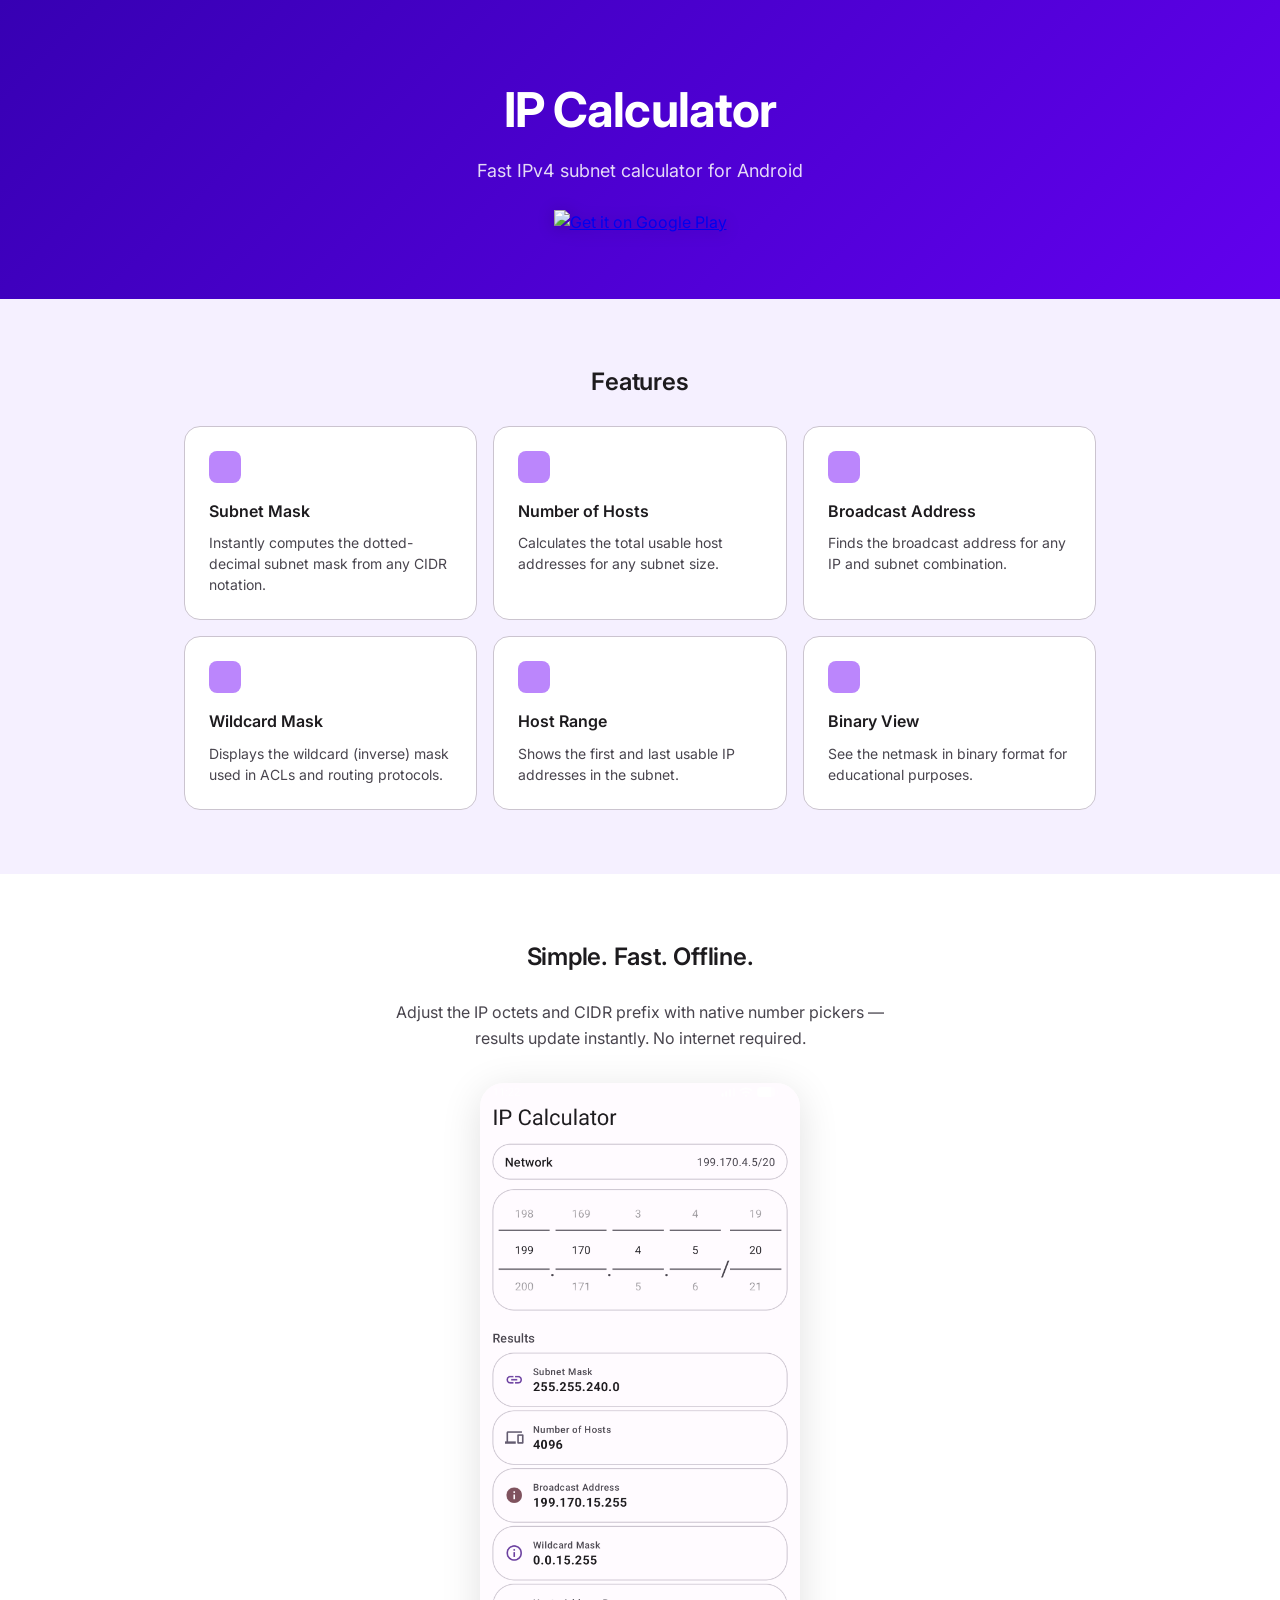
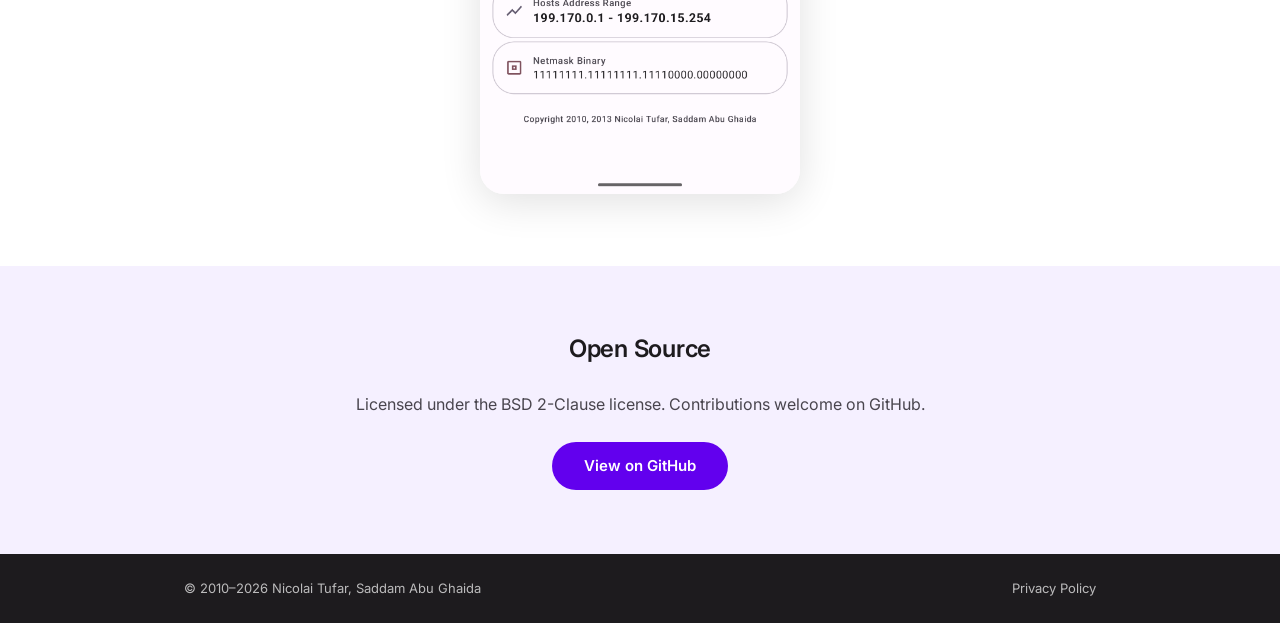
==== site/index.html @ 6f8cd470 "Add screenshot and badges to README and landing page" ====
<!DOCTYPE html>
<html lang="en">
<head>
    <meta charset="UTF-8" />
    <meta name="viewport" content="width=device-width, initial-scale=1.0" />
    <title>IP Calculator for Android</title>
    <link rel="stylesheet" href="css/style.css" />
    <link rel="preconnect" href="https://fonts.googleapis.com" />
    <link rel="preconnect" href="https://fonts.gstatic.com" crossorigin />
    <link href="https://fonts.googleapis.com/css2?family=Inter:wght@400;500;600;700&display=swap" rel="stylesheet" />
</head>
<body>
    <header>
        <div class="container">
            <h1>IP Calculator</h1>
            <p class="subtitle">Fast IPv4 subnet calculator for Android</p>
            <a href="#" class="play-badge">
                <img src="https://upload.wikimedia.org/wikipedia/commons/7/78/Google_Play_Store_badge_EN.svg"
                     alt="Get it on Google Play"
                     height="60" />
            </a>
        </div>
    </header>

    <main>
        <section class="features">
            <div class="container">
                <h2>Features</h2>
                <div class="grid">
                    <div class="card">
                        <div class="icon network"></div>
                        <h3>Subnet Mask</h3>
                        <p>Instantly computes the dotted-decimal subnet mask from any CIDR notation.</p>
                    </div>
                    <div class="card">
                        <div class="icon hosts"></div>
                        <h3>Number of Hosts</h3>
                        <p>Calculates the total usable host addresses for any subnet size.</p>
                    </div>
                    <div class="card">
                        <div class="icon broadcast"></div>
                        <h3>Broadcast Address</h3>
                        <p>Finds the broadcast address for any IP and subnet combination.</p>
                    </div>
                    <div class="card">
                        <div class="icon wildcard"></div>
                        <h3>Wildcard Mask</h3>
                        <p>Displays the wildcard (inverse) mask used in ACLs and routing protocols.</p>
                    </div>
                    <div class="card">
                        <div class="icon range"></div>
                        <h3>Host Range</h3>
                        <p>Shows the first and last usable IP addresses in the subnet.</p>
                    </div>
                    <div class="card">
                        <div class="icon binary"></div>
                        <h3>Binary View</h3>
                        <p>See the netmask in binary format for educational purposes.</p>
                    </div>
                </div>
            </div>
        </section>

        <section class="screenshot">
            <div class="container">
                <h2>Simple. Fast. Offline.</h2>
                <p>Adjust the IP octets and CIDR prefix with native number pickers &mdash; results update instantly. No internet required.</p>
                <div class="phone-frame">
                    <img src="images/screenshot.png" alt="IP Calculator app screenshot" />
                </div>
            </div>
        </section>

        <section class="open-source">
            <div class="container">
                <h2>Open Source</h2>
                <p>Licensed under the BSD 2-Clause license. Contributions welcome on GitHub.</p>
                <a href="https://github.com/ntufar/IPCalculator" class="button">View on GitHub</a>
            </div>
        </section>
    </main>

    <footer>
        <div class="container">
            <p>&copy; 2010&ndash;2026 Nicolai Tufar, Saddam Abu Ghaida</p>
            <nav>
                <a href="privacy.html">Privacy Policy</a>
            </nav>
        </div>
    </footer>
</body>
</html>
---- site/css/style.css ----
*,
*::before,
*::after {
    box-sizing: border-box;
    margin: 0;
    padding: 0;
}

:root {
    --purple-700: #3700b3;
    --purple-500: #6200ee;
    --purple-200: #bb86fc;
    --surface: #f5f0ff;
    --on-surface: #1d1b1e;
    --on-surface-variant: #49454e;
    --outline-variant: #cbc4cf;
    --white: #fff;
}

body {
    font-family: 'Inter', -apple-system, BlinkMacSystemFont, 'Segoe UI', Roboto, sans-serif;
    color: var(--on-surface);
    background: var(--white);
    line-height: 1.6;
}

.container {
    max-width: 960px;
    margin: 0 auto;
    padding: 0 24px;
}

/* Header */

header {
    background: linear-gradient(135deg, var(--purple-700), var(--purple-500));
    color: var(--white);
    padding: 72px 0 64px;
    text-align: center;
}

header.subpage {
    padding: 32px 0;
    text-align: left;
}

header h1 {
    font-size: 3rem;
    font-weight: 700;
    letter-spacing: -0.02em;
    margin-bottom: 8px;
}

.subpage h1 {
    font-size: 2rem;
}

.subtitle {
    font-size: 1.125rem;
    opacity: 0.85;
    margin-bottom: 24px;
}

.back {
    display: inline-block;
    color: var(--white);
    text-decoration: none;
    font-size: 0.875rem;
    opacity: 0.8;
    margin-bottom: 12px;
}

.back:hover {
    opacity: 1;
}

.play-badge img {
    height: 60px;
    filter: drop-shadow(0 2px 8px rgba(0,0,0,0.2));
}

/* Sections */

section {
    padding: 64px 0;
}

section h2 {
    font-size: 1.5rem;
    font-weight: 600;
    letter-spacing: -0.01em;
    margin-bottom: 24px;
    text-align: center;
}

.features {
    background: var(--surface);
}

.grid {
    display: grid;
    grid-template-columns: repeat(auto-fill, minmax(260px, 1fr));
    gap: 16px;
}

.card {
    background: var(--white);
    border: 1px solid var(--outline-variant);
    border-radius: 16px;
    padding: 24px;
    transition: box-shadow 0.2s, transform 0.2s;
}

.card:hover {
    box-shadow: 0 4px 20px rgba(98, 0, 238, 0.08);
    transform: translateY(-2px);
}

.card h3 {
    font-size: 1rem;
    font-weight: 600;
    margin-bottom: 8px;
}

.card p {
    font-size: 0.875rem;
    color: var(--on-surface-variant);
    line-height: 1.5;
}

.icon {
    width: 32px;
    height: 32px;
    margin-bottom: 16px;
    background: var(--purple-200);
    border-radius: 8px;
}

/* Screenshot */

.screenshot {
    text-align: center;
}

.screenshot p {
    max-width: 540px;
    margin: 0 auto 32px;
    color: var(--on-surface-variant);
}

.phone-frame {
    max-width: 320px;
    margin: 0 auto;
}

.phone-frame img {
    width: 100%;
    border-radius: 24px;
    box-shadow: 0 8px 40px rgba(0,0,0,0.12);
}

.placeholder-box {
    width: 100%;
    aspect-ratio: 9 / 19;
    background: var(--surface);
    border: 2px dashed var(--outline-variant);
    border-radius: 24px;
    display: flex;
    align-items: center;
    justify-content: center;
    color: var(--on-surface-variant);
    font-size: 0.875rem;
}

/* Open Source */

.open-source {
    background: var(--surface);
    text-align: center;
}

.open-source p {
    margin-bottom: 24px;
    color: var(--on-surface-variant);
}

.button {
    display: inline-block;
    background: var(--purple-500);
    color: var(--white);
    padding: 12px 32px;
    border-radius: 24px;
    text-decoration: none;
    font-weight: 600;
    font-size: 0.9375rem;
    transition: background 0.2s;
}

.button:hover {
    background: var(--purple-700);
}

/* Content page */

.content {
    padding: 48px 0 64px;
}

.prose h2 {
    text-align: left;
    font-size: 1.25rem;
    margin-top: 32px;
    margin-bottom: 12px;
}

.prose p {
    margin-bottom: 16px;
    color: var(--on-surface-variant);
}

.prose a {
    color: var(--purple-500);
}

/* Footer */

footer {
    background: #1d1b1e;
    color: rgba(255,255,255,0.7);
    padding: 24px 0;
    font-size: 0.8125rem;
}

footer .container {
    display: flex;
    justify-content: space-between;
    align-items: center;
    flex-wrap: wrap;
    gap: 8px;
}

footer a {
    color: rgba(255,255,255,0.7);
    text-decoration: none;
}

footer a:hover {
    color: var(--white);
}

nav {
    display: flex;
    gap: 16px;
}

/* Responsive */

@media (max-width: 640px) {
    header { padding: 48px 0 40px; }
    header h1 { font-size: 2rem; }
    .grid { grid-template-columns: 1fr; }
    section { padding: 40px 0; }
}
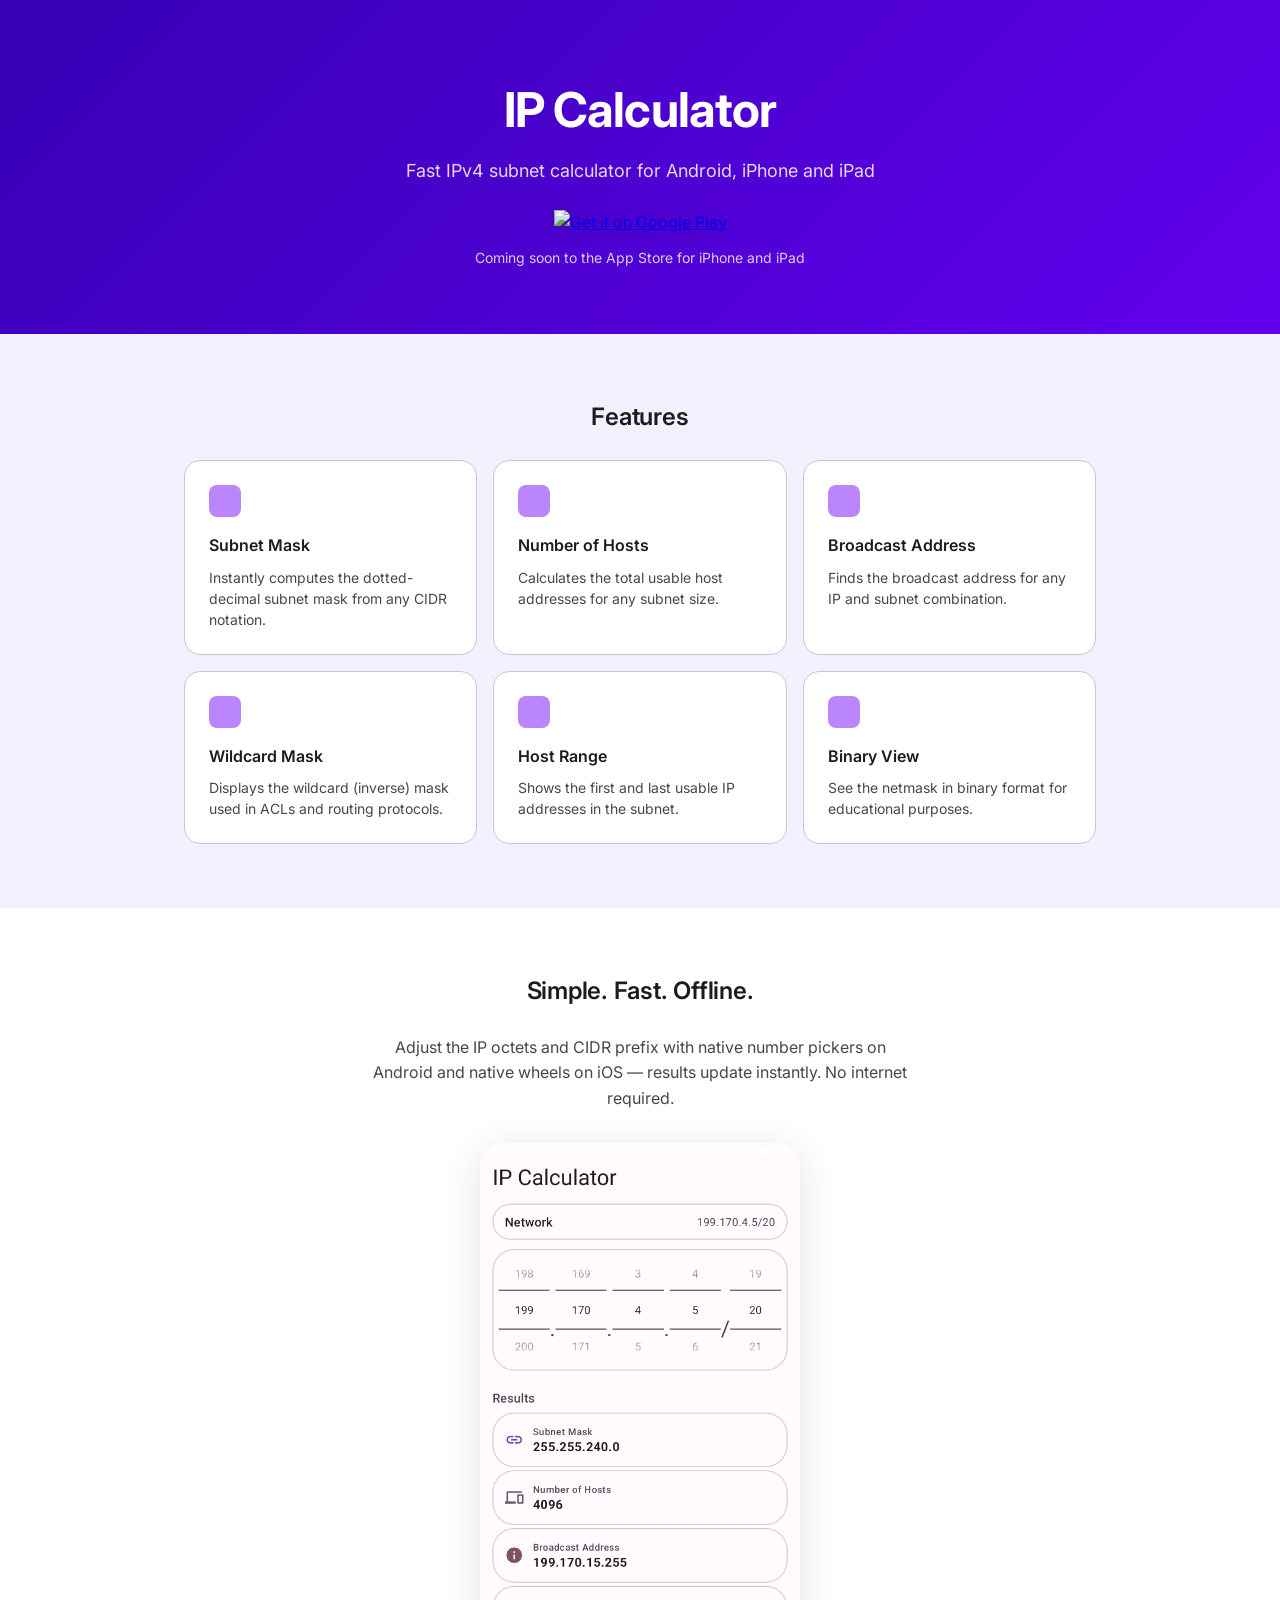
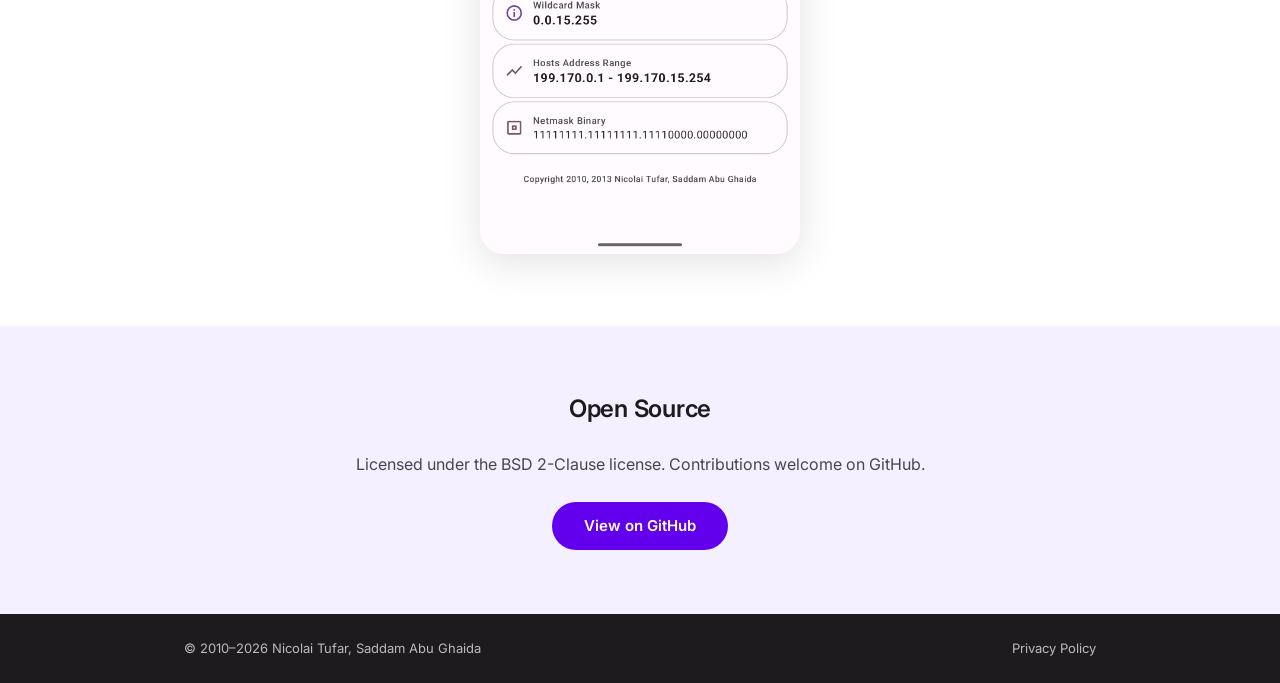
==== commit 3c1d925d: "Cover iOS in privacy policy, landing page and README Privacy policy now applies to Android and iOS a" ====
--- a/site/index.html
+++ b/site/index.html
@@ -3,7 +3,7 @@
 <head>
     <meta charset="UTF-8" />
     <meta name="viewport" content="width=device-width, initial-scale=1.0" />
-    <title>IP Calculator for Android</title>
+    <title>IP Calculator for Android and iOS</title>
     <link rel="stylesheet" href="css/style.css" />
     <link rel="preconnect" href="https://fonts.googleapis.com" />
     <link rel="preconnect" href="https://fonts.gstatic.com" crossorigin />
@@ -13,12 +13,13 @@
     <header>
         <div class="container">
             <h1>IP Calculator</h1>
-            <p class="subtitle">Fast IPv4 subnet calculator for Android</p>
+            <p class="subtitle">Fast IPv4 subnet calculator for Android, iPhone and iPad</p>
             <a href="#" class="play-badge">
                 <img src="https://upload.wikimedia.org/wikipedia/commons/7/78/Google_Play_Store_badge_EN.svg"
                      alt="Get it on Google Play"
                      height="60" />
             </a>
+            <p class="store-note">Coming soon to the App Store for iPhone and iPad</p>
         </div>
     </header>
 
@@ -64,7 +65,7 @@
         <section class="screenshot">
             <div class="container">
                 <h2>Simple. Fast. Offline.</h2>
-                <p>Adjust the IP octets and CIDR prefix with native number pickers &mdash; results update instantly. No internet required.</p>
+                <p>Adjust the IP octets and CIDR prefix with native number pickers on Android and native wheels on iOS &mdash; results update instantly. No internet required.</p>
                 <div class="phone-frame">
                     <img src="images/screenshot.png" alt="IP Calculator app screenshot" />
                 </div>
--- a/site/css/style.css
+++ b/site/css/style.css
@@ -79,6 +79,12 @@
     filter: drop-shadow(0 2px 8px rgba(0,0,0,0.2));
 }
 
+.store-note {
+    margin-top: 12px;
+    font-size: 0.875rem;
+    opacity: 0.8;
+}
+
 /* Sections */
 
 section {
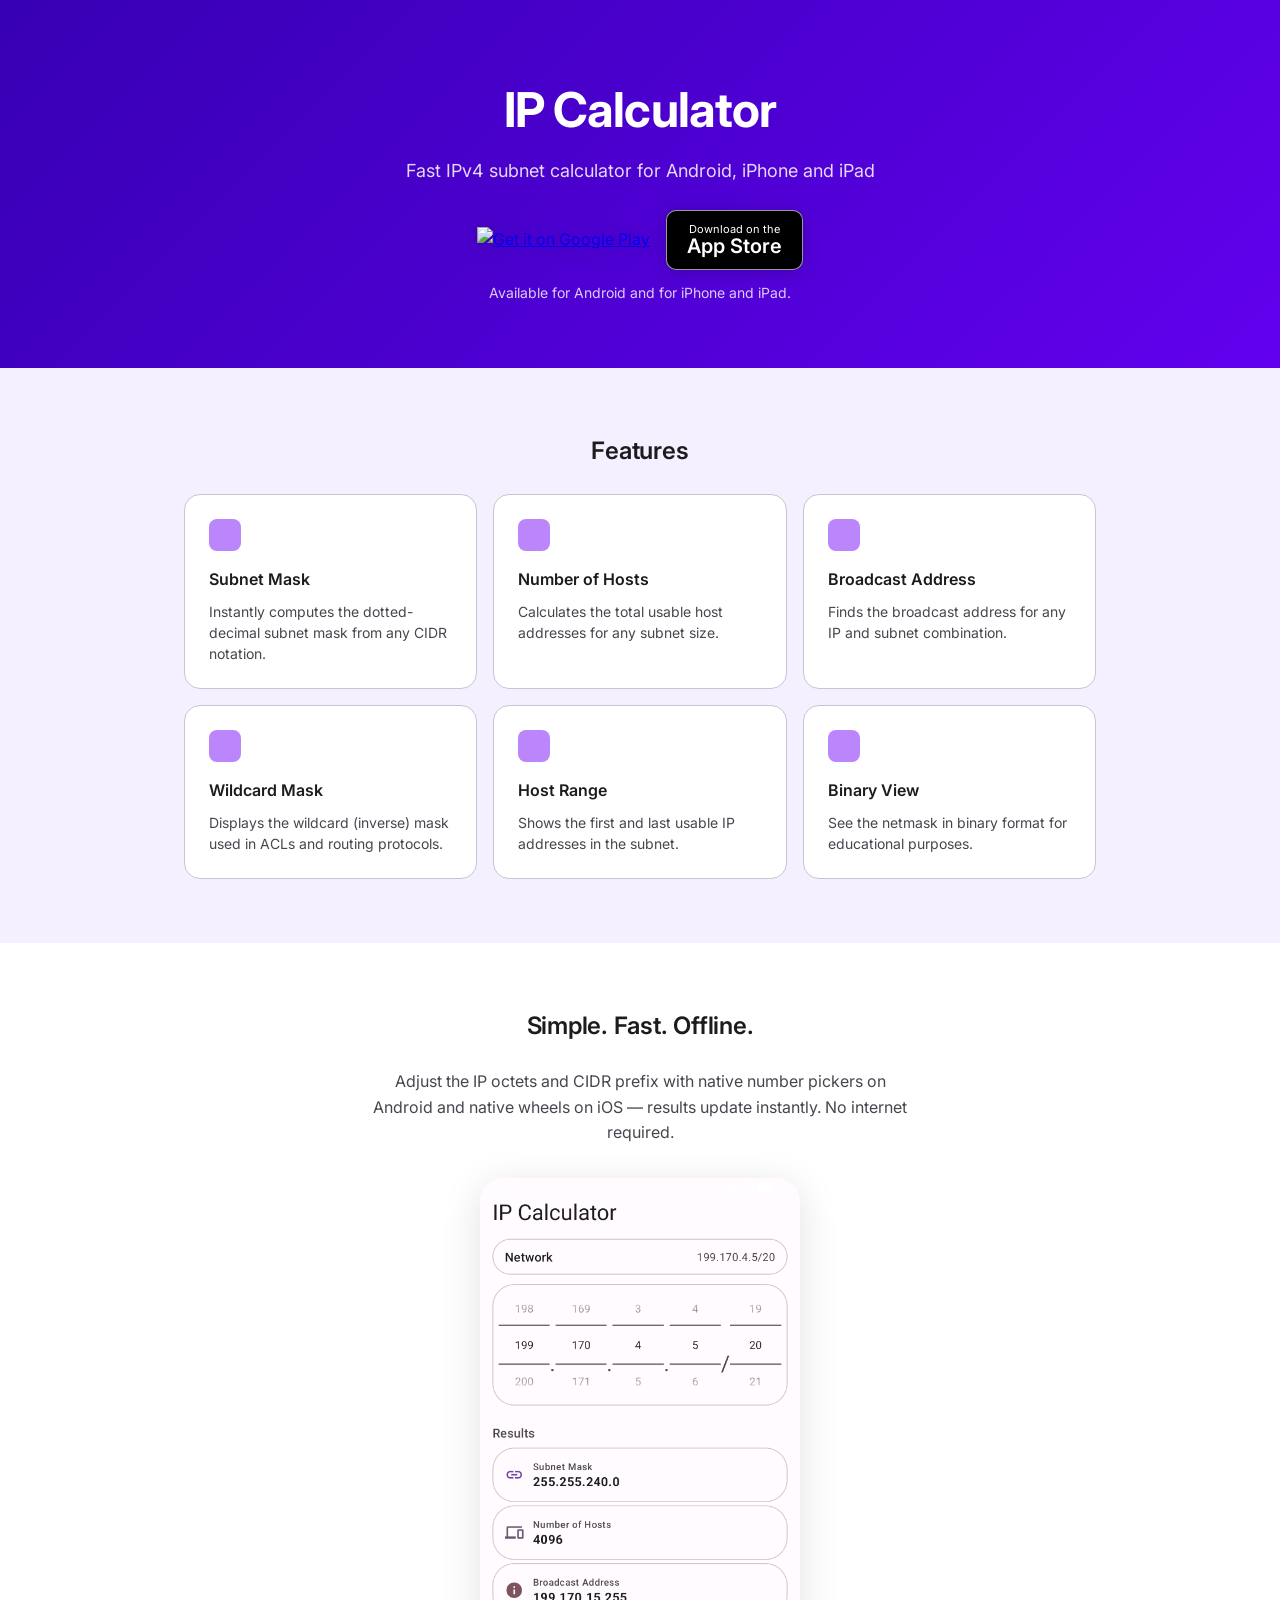
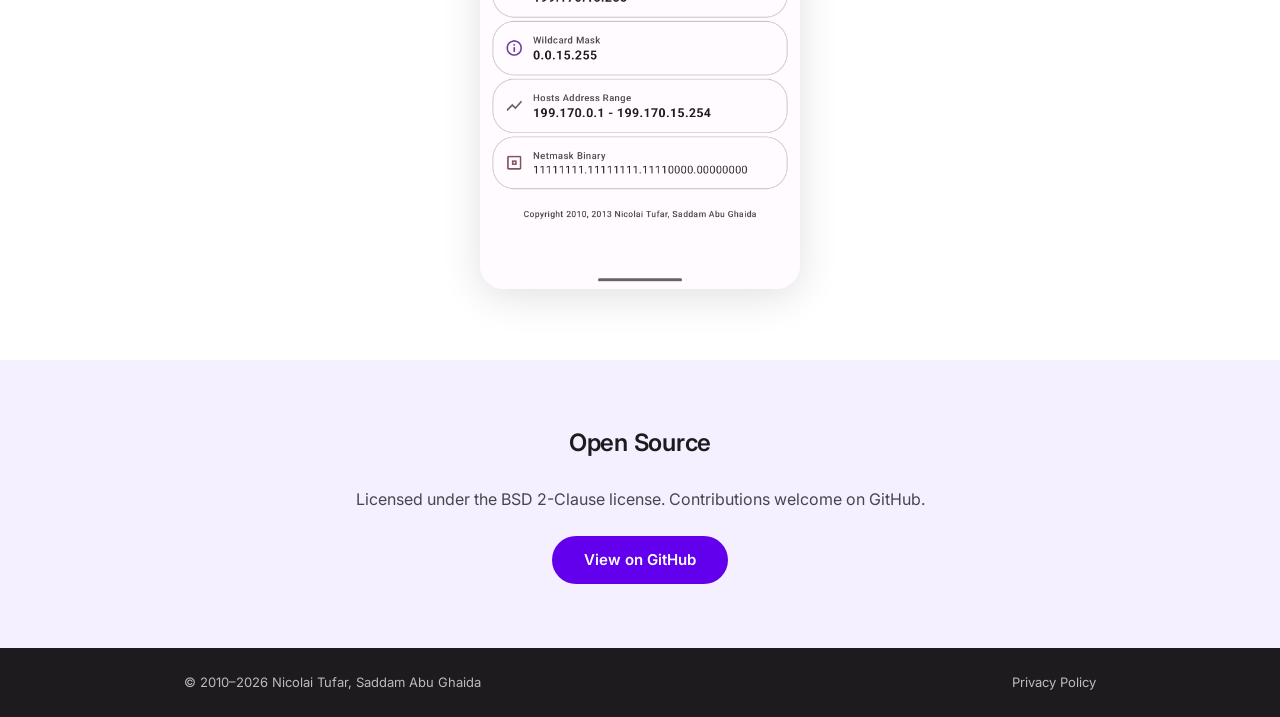
==== commit 3be2cc2c: "Add App Store link and fix Google Play link on landing page Set the Google Play badge to the app lis" ====
--- a/site/index.html
+++ b/site/index.html
@@ -14,12 +14,25 @@
         <div class="container">
             <h1>IP Calculator</h1>
             <p class="subtitle">Fast IPv4 subnet calculator for Android, iPhone and iPad</p>
-            <a href="#" class="play-badge">
-                <img src="https://upload.wikimedia.org/wikipedia/commons/7/78/Google_Play_Store_badge_EN.svg"
-                     alt="Get it on Google Play"
-                     height="60" />
-            </a>
-            <p class="store-note">Coming soon to the App Store for iPhone and iPad</p>
+            <div class="store-badges">
+                <a href="https://play.google.com/store/apps/details?id=com.tufar.IPCalculator.V2"
+                   class="play-badge"
+                   target="_blank"
+                   rel="noopener">
+                    <img src="https://upload.wikimedia.org/wikipedia/commons/7/78/Google_Play_Store_badge_EN.svg"
+                         alt="Get it on Google Play"
+                         height="60" />
+                </a>
+                <!-- Replace the text inside this link with the official Apple badge artwork from Apple Marketing Tools -->
+                <a href="https://apps.apple.com/ua/app/ip-calculator-subnet-cidr/id6818343731"
+                   class="app-store-badge"
+                   target="_blank"
+                   rel="noopener">
+                    <span class="app-store-badge-small">Download on the</span>
+                    <span class="app-store-badge-large">App Store</span>
+                </a>
+            </div>
+            <p class="store-note">Available for Android and for iPhone and iPad.</p>
         </div>
     </header>
 
--- a/site/css/style.css
+++ b/site/css/style.css
@@ -74,9 +74,47 @@
     opacity: 1;
 }
 
+.store-badges {
+    display: flex;
+    flex-wrap: wrap;
+    align-items: center;
+    justify-content: center;
+    gap: 16px;
+}
+
 .play-badge img {
     height: 60px;
     filter: drop-shadow(0 2px 8px rgba(0,0,0,0.2));
+}
+
+.app-store-badge {
+    display: inline-flex;
+    flex-direction: column;
+    justify-content: center;
+    height: 60px;
+    box-sizing: border-box;
+    padding: 0 20px;
+    border: 1px solid rgba(255,255,255,0.6);
+    border-radius: 10px;
+    background: #000;
+    color: var(--white);
+    text-decoration: none;
+    filter: drop-shadow(0 2px 8px rgba(0,0,0,0.2));
+}
+
+.app-store-badge:hover {
+    opacity: 0.85;
+}
+
+.app-store-badge-small {
+    font-size: 0.6875rem;
+    line-height: 1.1;
+}
+
+.app-store-badge-large {
+    font-size: 1.25rem;
+    font-weight: 600;
+    line-height: 1.1;
 }
 
 .store-note {
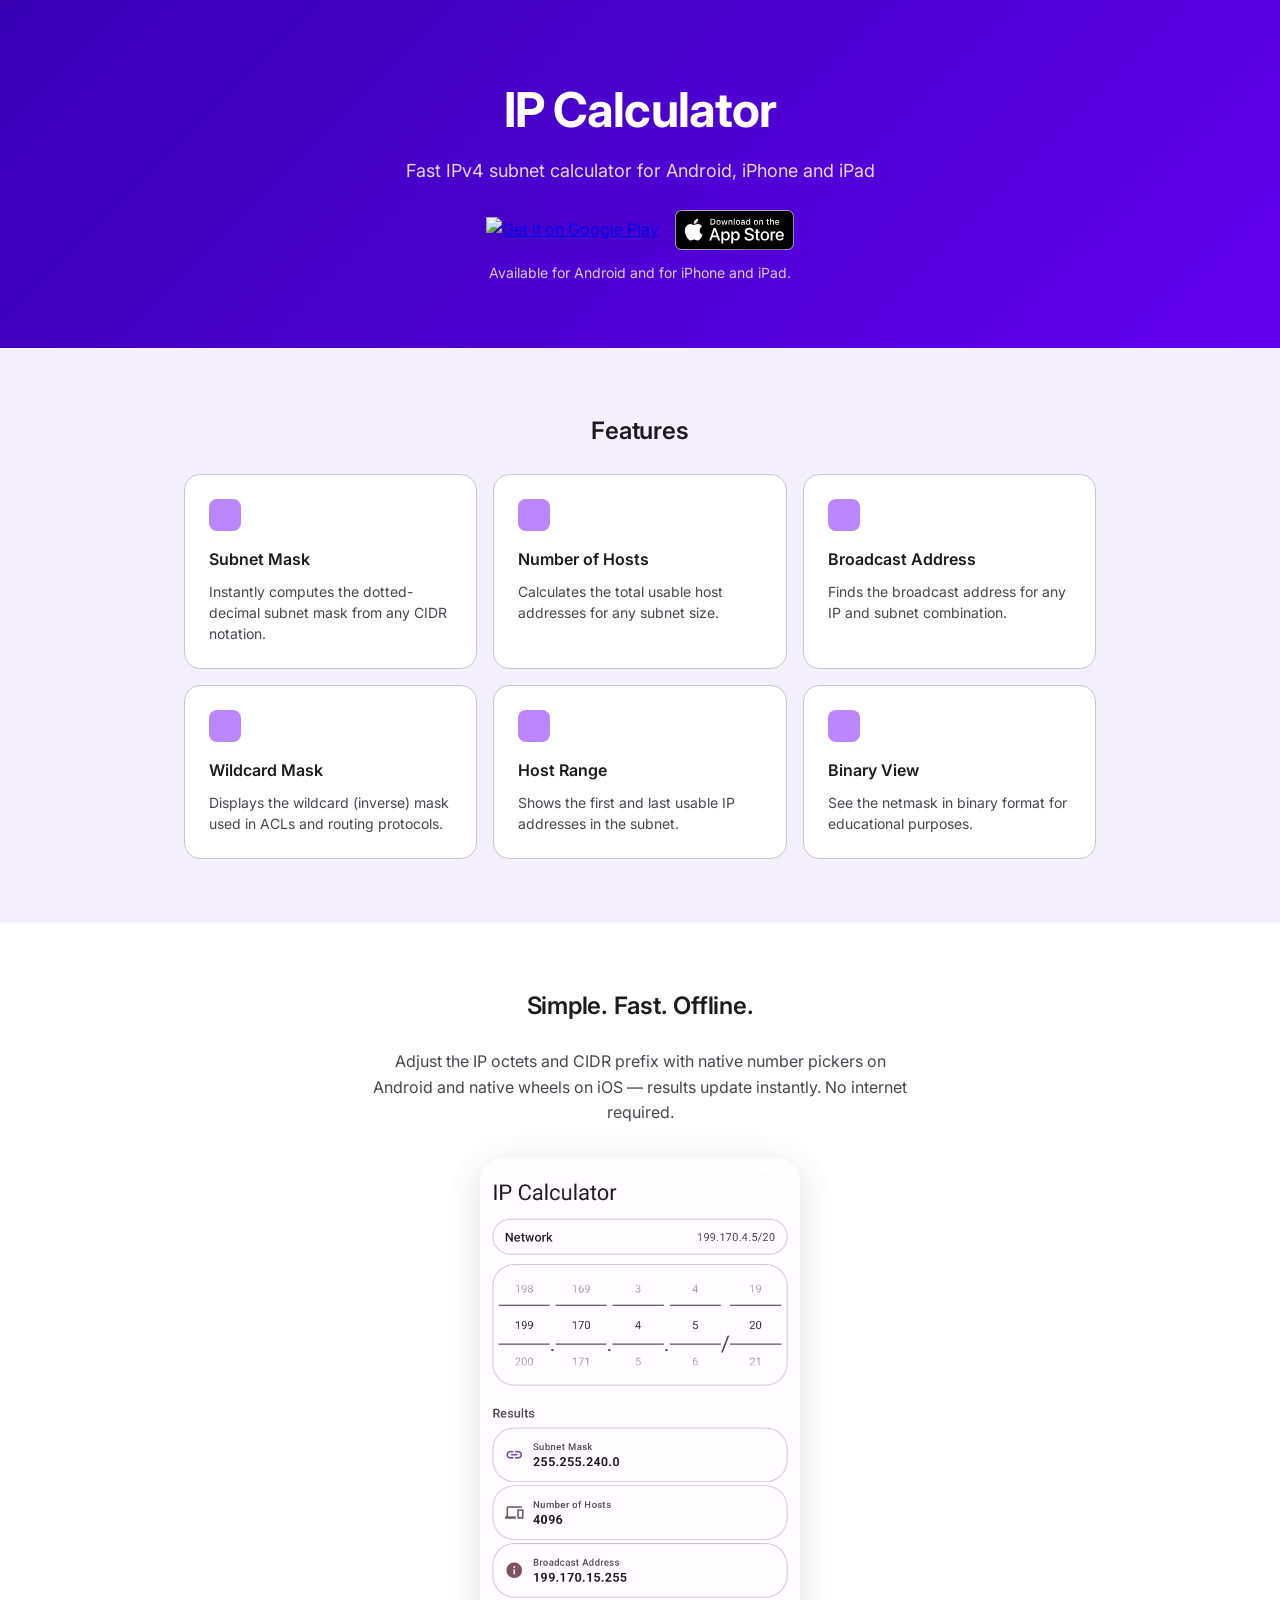
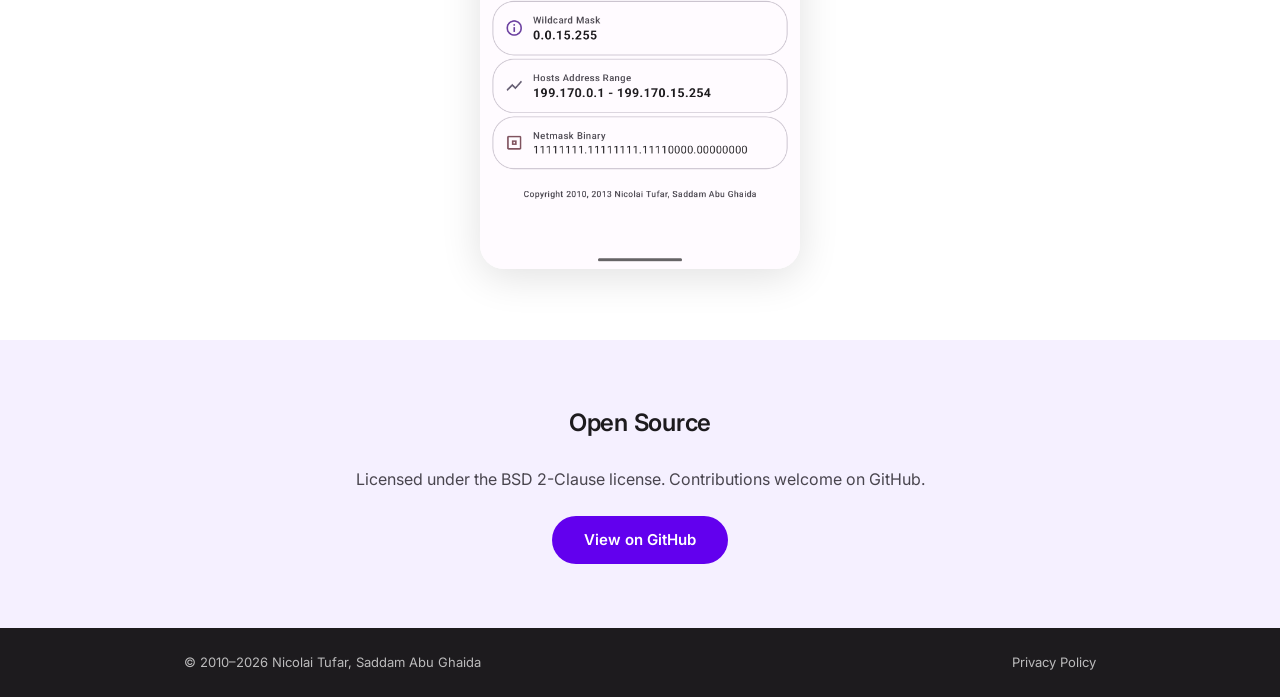
==== commit 3f2c762d: "Use official Apple badge for App Store link Add the Apple badge SVG to site/images. Replace the text" ====
--- a/site/index.html
+++ b/site/index.html
@@ -23,13 +23,13 @@
                          alt="Get it on Google Play"
                          height="60" />
                 </a>
-                <!-- Replace the text inside this link with the official Apple badge artwork from Apple Marketing Tools -->
                 <a href="https://apps.apple.com/ua/app/ip-calculator-subnet-cidr/id6818343731"
                    class="app-store-badge"
                    target="_blank"
                    rel="noopener">
-                    <span class="app-store-badge-small">Download on the</span>
-                    <span class="app-store-badge-large">App Store</span>
+                    <img src="images/download-on-the-app-store.svg"
+                         alt="Download on the App Store"
+                         height="40" />
                 </a>
             </div>
             <p class="store-note">Available for Android and for iPhone and iPad.</p>
--- a/site/css/style.css
+++ b/site/css/style.css
@@ -87,34 +87,13 @@
     filter: drop-shadow(0 2px 8px rgba(0,0,0,0.2));
 }
 
-.app-store-badge {
-    display: inline-flex;
-    flex-direction: column;
-    justify-content: center;
-    height: 60px;
-    box-sizing: border-box;
-    padding: 0 20px;
-    border: 1px solid rgba(255,255,255,0.6);
-    border-radius: 10px;
-    background: #000;
-    color: var(--white);
-    text-decoration: none;
-    filter: drop-shadow(0 2px 8px rgba(0,0,0,0.2));
+.app-store-badge img {
+    display: block;
+    height: 40px;
 }
 
 .app-store-badge:hover {
     opacity: 0.85;
-}
-
-.app-store-badge-small {
-    font-size: 0.6875rem;
-    line-height: 1.1;
-}
-
-.app-store-badge-large {
-    font-size: 1.25rem;
-    font-weight: 600;
-    line-height: 1.1;
 }
 
 .store-note {
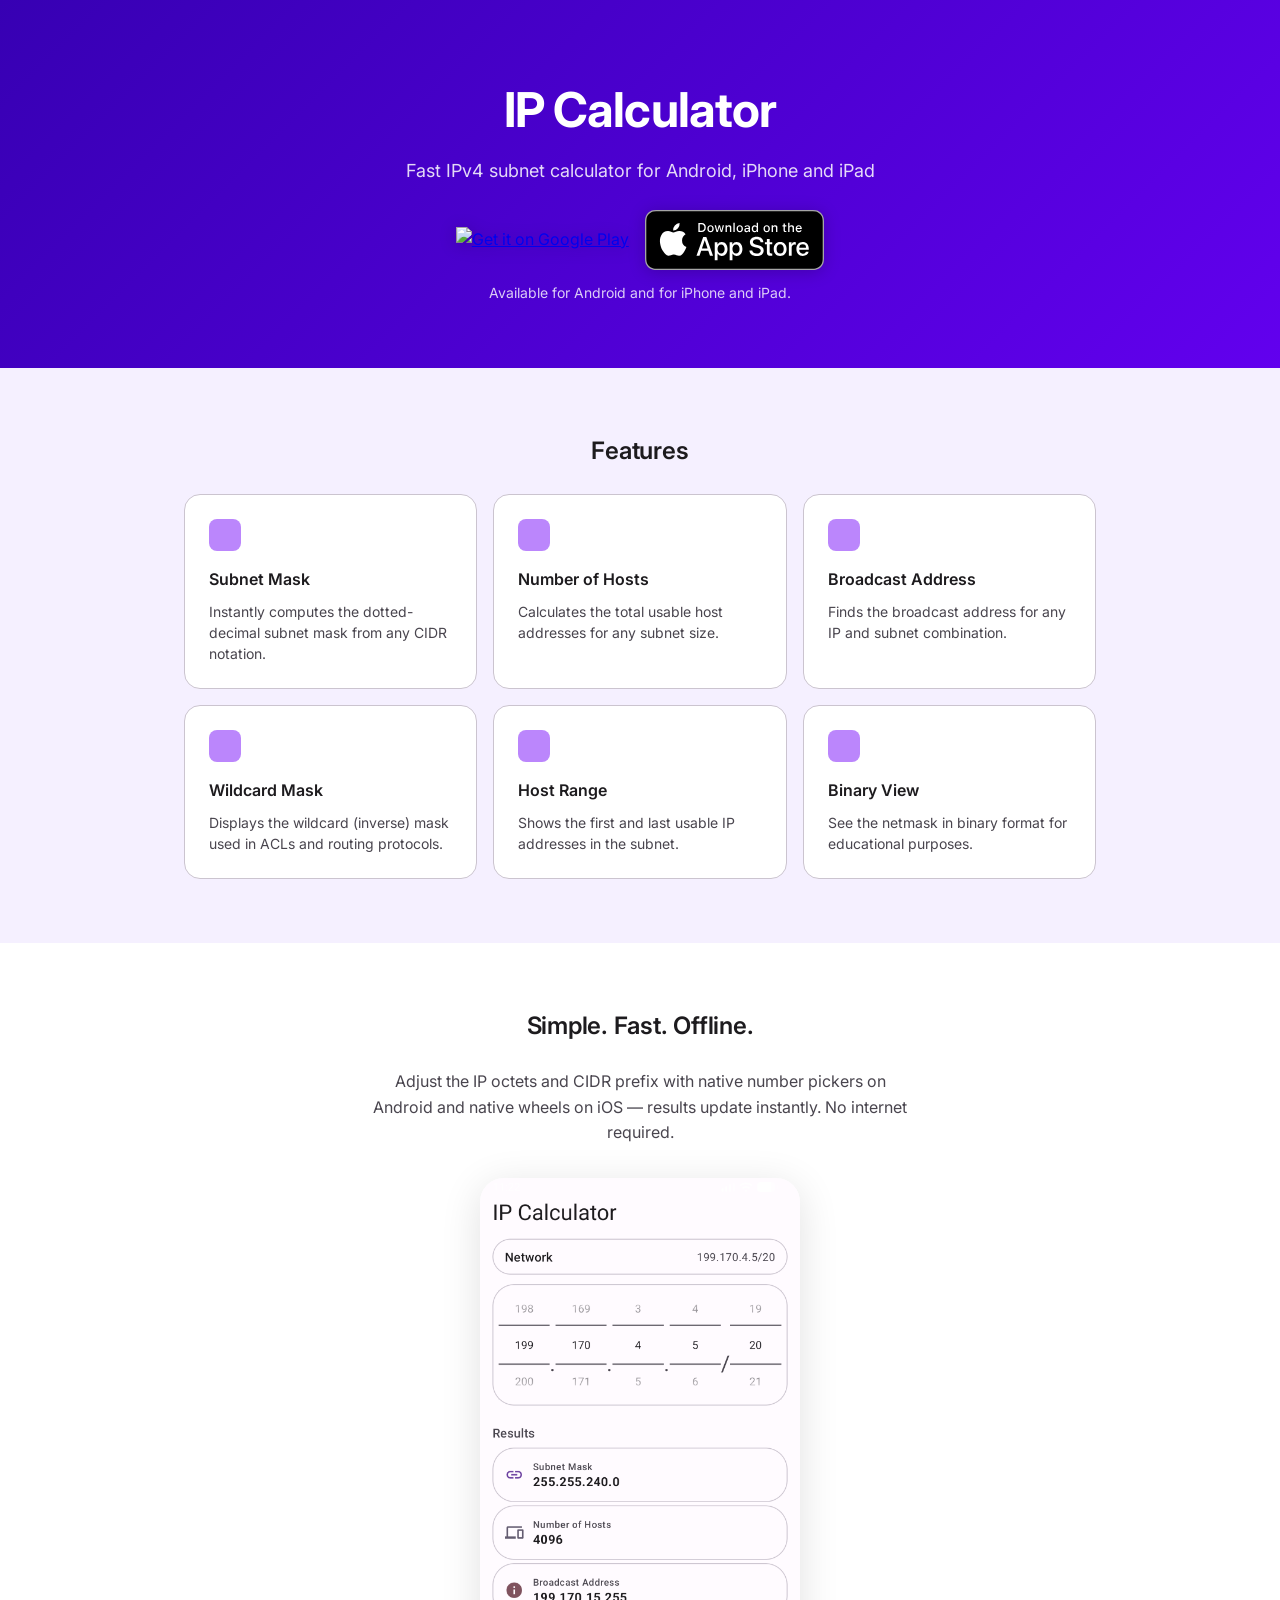
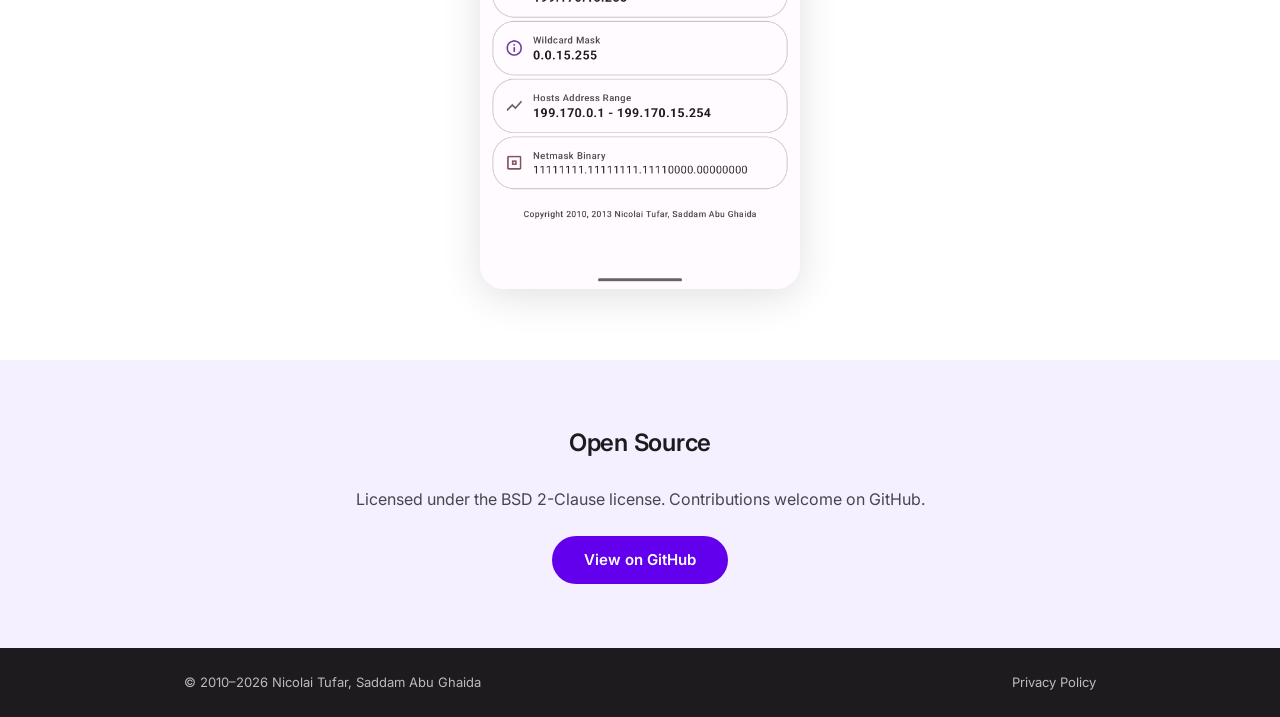
==== commit d4cbd635: "Set App Store badge height to match Google Play badge Set the Apple badge to 60 px. Add the same dro" ====
--- a/site/index.html
+++ b/site/index.html
@@ -29,7 +29,7 @@
                    rel="noopener">
                     <img src="images/download-on-the-app-store.svg"
                          alt="Download on the App Store"
-                         height="40" />
+                         height="60" />
                 </a>
             </div>
             <p class="store-note">Available for Android and for iPhone and iPad.</p>
--- a/site/css/style.css
+++ b/site/css/style.css
@@ -89,7 +89,8 @@
 
 .app-store-badge img {
     display: block;
-    height: 40px;
+    height: 60px;
+    filter: drop-shadow(0 2px 8px rgba(0,0,0,0.2));
 }
 
 .app-store-badge:hover {
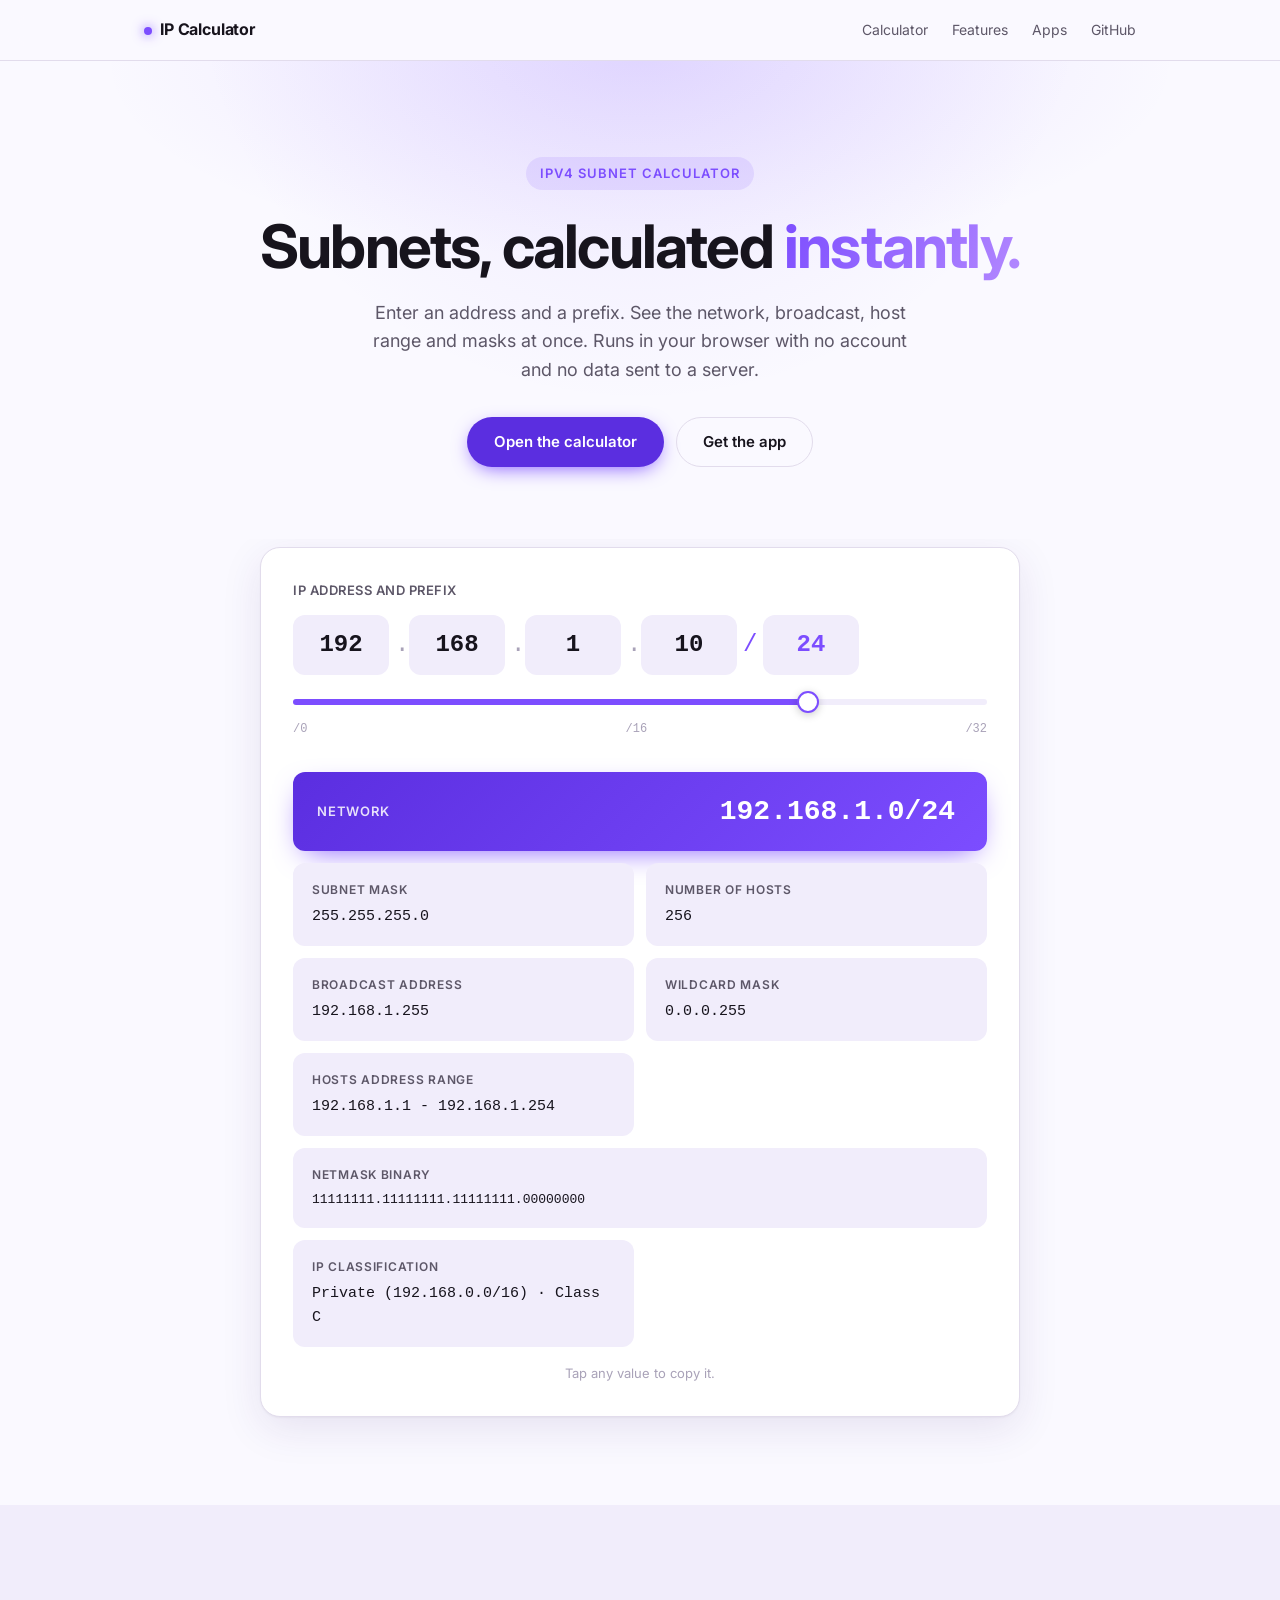
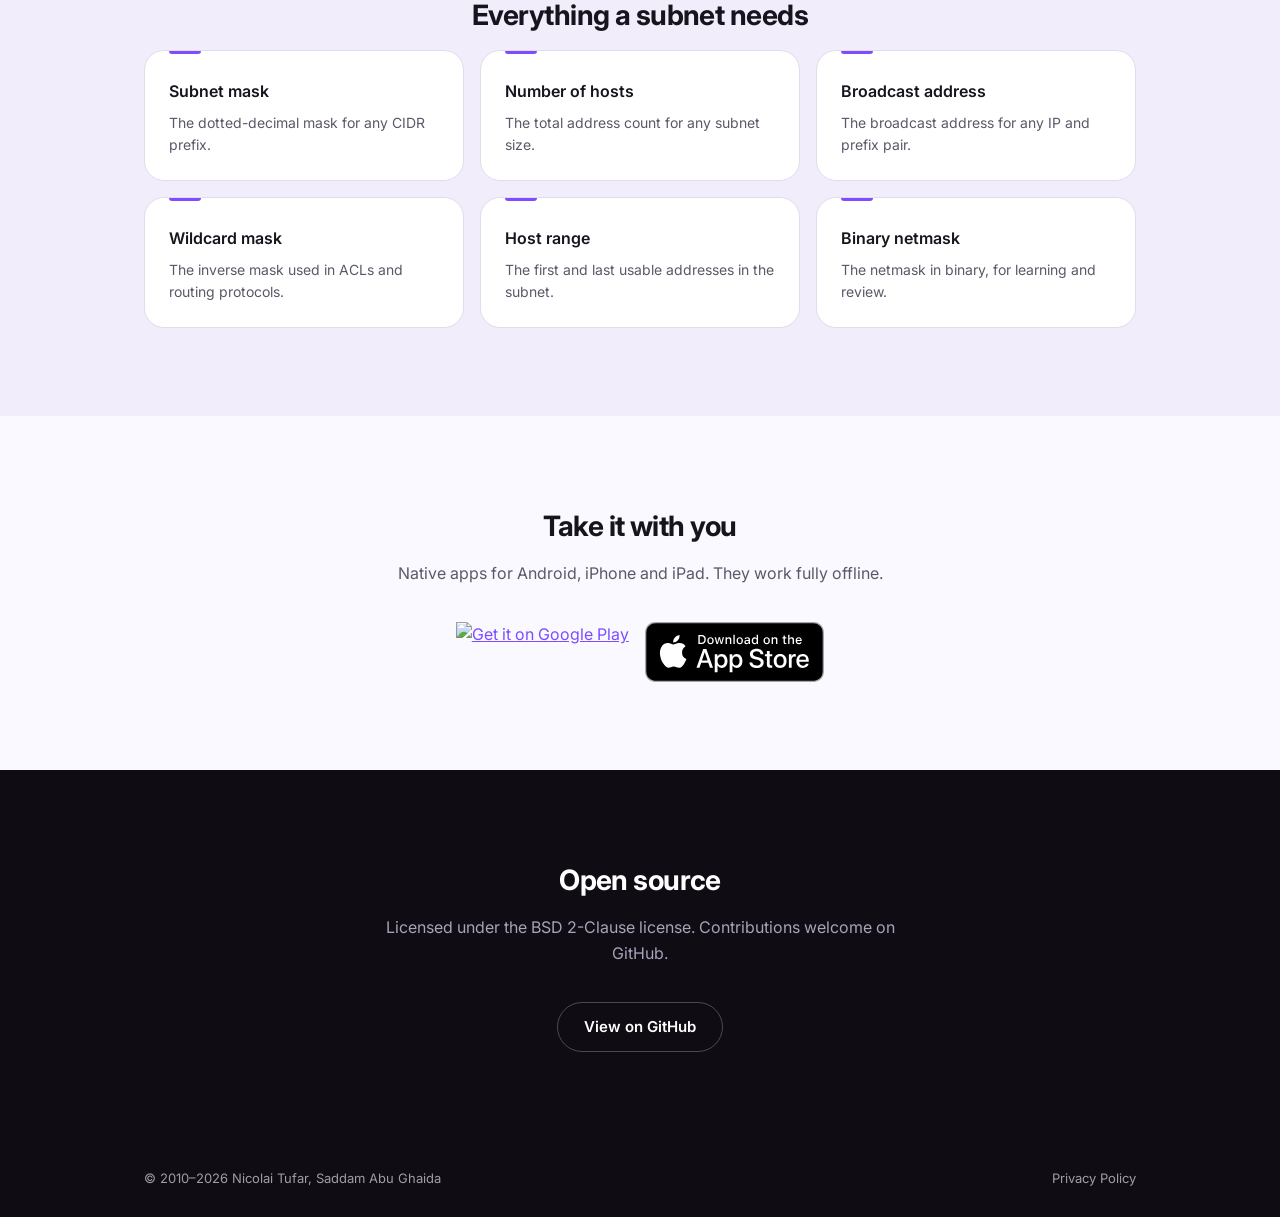
==== commit 3570d153: "Add web IP calculator to landing page Replace the phone screenshot with a live IPv4 calculator. The " ====
--- a/site/index.html
+++ b/site/index.html
@@ -3,98 +3,139 @@
 <head>
     <meta charset="UTF-8" />
     <meta name="viewport" content="width=device-width, initial-scale=1.0" />
-    <title>IP Calculator for Android and iOS</title>
+    <meta name="description" content="Free IPv4 subnet calculator. Compute network, broadcast, host range, wildcard mask and binary netmask in your browser, or get the Android and iOS apps." />
+    <title>IP Calculator &middot; IPv4 Subnet Calculator</title>
     <link rel="stylesheet" href="css/style.css" />
     <link rel="preconnect" href="https://fonts.googleapis.com" />
     <link rel="preconnect" href="https://fonts.gstatic.com" crossorigin />
     <link href="https://fonts.googleapis.com/css2?family=Inter:wght@400;500;600;700&display=swap" rel="stylesheet" />
 </head>
 <body>
-    <header>
-        <div class="container">
-            <h1>IP Calculator</h1>
-            <p class="subtitle">Fast IPv4 subnet calculator for Android, iPhone and iPad</p>
-            <div class="store-badges">
-                <a href="https://play.google.com/store/apps/details?id=com.tufar.IPCalculator.V2"
-                   class="play-badge"
-                   target="_blank"
-                   rel="noopener">
-                    <img src="https://upload.wikimedia.org/wikipedia/commons/7/78/Google_Play_Store_badge_EN.svg"
-                         alt="Get it on Google Play"
-                         height="60" />
-                </a>
-                <a href="https://apps.apple.com/ua/app/ip-calculator-subnet-cidr/id6818343731"
-                   class="app-store-badge"
-                   target="_blank"
-                   rel="noopener">
-                    <img src="images/download-on-the-app-store.svg"
-                         alt="Download on the App Store"
-                         height="60" />
-                </a>
-            </div>
-            <p class="store-note">Available for Android and for iPhone and iPad.</p>
+    <header class="site-header">
+        <div class="container nav">
+            <a href="#top" class="brand">IP Calculator</a>
+            <nav class="nav-links">
+                <a href="#calculator">Calculator</a>
+                <a href="#features">Features</a>
+                <a href="#apps">Apps</a>
+                <a href="https://github.com/ntufar/IPCalculator" target="_blank" rel="noopener">GitHub</a>
+            </nav>
         </div>
     </header>
 
-    <main>
-        <section class="features">
+    <main id="top">
+        <section class="hero">
             <div class="container">
-                <h2>Features</h2>
-                <div class="grid">
-                    <div class="card">
-                        <div class="icon network"></div>
-                        <h3>Subnet Mask</h3>
-                        <p>Instantly computes the dotted-decimal subnet mask from any CIDR notation.</p>
-                    </div>
-                    <div class="card">
-                        <div class="icon hosts"></div>
-                        <h3>Number of Hosts</h3>
-                        <p>Calculates the total usable host addresses for any subnet size.</p>
-                    </div>
-                    <div class="card">
-                        <div class="icon broadcast"></div>
-                        <h3>Broadcast Address</h3>
-                        <p>Finds the broadcast address for any IP and subnet combination.</p>
-                    </div>
-                    <div class="card">
-                        <div class="icon wildcard"></div>
-                        <h3>Wildcard Mask</h3>
-                        <p>Displays the wildcard (inverse) mask used in ACLs and routing protocols.</p>
-                    </div>
-                    <div class="card">
-                        <div class="icon range"></div>
-                        <h3>Host Range</h3>
-                        <p>Shows the first and last usable IP addresses in the subnet.</p>
-                    </div>
-                    <div class="card">
-                        <div class="icon binary"></div>
-                        <h3>Binary View</h3>
-                        <p>See the netmask in binary format for educational purposes.</p>
-                    </div>
+                <p class="eyebrow">IPv4 subnet calculator</p>
+                <h1>Subnets, calculated <span class="accent">instantly.</span></h1>
+                <p class="lead">Enter an address and a prefix. See the network, broadcast, host range and masks at once. Runs in your browser with no account and no data sent to a server.</p>
+                <div class="hero-actions">
+                    <a href="#calculator" class="button">Open the calculator</a>
+                    <a href="#apps" class="button ghost">Get the app</a>
                 </div>
             </div>
         </section>
 
-        <section class="screenshot">
+        <section id="calculator" class="calculator">
             <div class="container">
-                <h2>Simple. Fast. Offline.</h2>
-                <p>Adjust the IP octets and CIDR prefix with native number pickers on Android and native wheels on iOS &mdash; results update instantly. No internet required.</p>
-                <div class="phone-frame">
-                    <img src="images/screenshot.png" alt="IP Calculator app screenshot" />
+                <div class="calc-card">
+                    <form id="calc-form" class="calc-form" novalidate>
+                        <label class="field-label" for="oct-0">IP address and prefix</label>
+                        <div class="ip-row">
+                            <input id="oct-0" class="octet" type="text" inputmode="numeric" maxlength="3" autocomplete="off" value="192" aria-label="First octet" />
+                            <span class="sep" aria-hidden="true">.</span>
+                            <input id="oct-1" class="octet" type="text" inputmode="numeric" maxlength="3" autocomplete="off" value="168" aria-label="Second octet" />
+                            <span class="sep" aria-hidden="true">.</span>
+                            <input id="oct-2" class="octet" type="text" inputmode="numeric" maxlength="3" autocomplete="off" value="1" aria-label="Third octet" />
+                            <span class="sep" aria-hidden="true">.</span>
+                            <input id="oct-3" class="octet" type="text" inputmode="numeric" maxlength="3" autocomplete="off" value="10" aria-label="Fourth octet" />
+                            <span class="sep slash" aria-hidden="true">/</span>
+                            <input id="prefix" class="prefix" type="number" inputmode="numeric" min="0" max="32" value="24" aria-label="CIDR prefix length" />
+                        </div>
+                        <input id="prefix-range" class="range" type="range" min="0" max="32" value="24" aria-label="CIDR prefix slider" />
+                        <div class="range-scale" aria-hidden="true"><span>/0</span><span>/16</span><span>/32</span></div>
+                        <p id="error" class="error" role="alert" hidden></p>
+                    </form>
+
+                    <div id="network" class="network" aria-live="polite">
+                        <span class="network-label">Network</span>
+                        <button type="button" class="network-value" data-copy="" title="Copy network"></button>
+                    </div>
+                    <div id="results" class="results" aria-live="polite"></div>
+                    <p class="hint">Tap any value to copy it.</p>
+                    <noscript><p class="error">Enable JavaScript to use the calculator.</p></noscript>
+                </div>
+            </div>
+            <div id="toast" class="toast" role="status" aria-live="polite" hidden>Copied to clipboard</div>
+        </section>
+
+        <section id="features" class="features">
+            <div class="container">
+                <h2>Everything a subnet needs</h2>
+                <div class="grid">
+                    <article class="card">
+                        <h3>Subnet mask</h3>
+                        <p>The dotted-decimal mask for any CIDR prefix.</p>
+                    </article>
+                    <article class="card">
+                        <h3>Number of hosts</h3>
+                        <p>The total address count for any subnet size.</p>
+                    </article>
+                    <article class="card">
+                        <h3>Broadcast address</h3>
+                        <p>The broadcast address for any IP and prefix pair.</p>
+                    </article>
+                    <article class="card">
+                        <h3>Wildcard mask</h3>
+                        <p>The inverse mask used in ACLs and routing protocols.</p>
+                    </article>
+                    <article class="card">
+                        <h3>Host range</h3>
+                        <p>The first and last usable addresses in the subnet.</p>
+                    </article>
+                    <article class="card">
+                        <h3>Binary netmask</h3>
+                        <p>The netmask in binary, for learning and review.</p>
+                    </article>
+                </div>
+            </div>
+        </section>
+
+        <section id="apps" class="apps">
+            <div class="container">
+                <h2>Take it with you</h2>
+                <p class="section-lead">Native apps for Android, iPhone and iPad. They work fully offline.</p>
+                <div class="store-badges">
+                    <a href="https://play.google.com/store/apps/details?id=com.tufar.IPCalculator.V2"
+                       class="store-link"
+                       target="_blank"
+                       rel="noopener">
+                        <img src="https://upload.wikimedia.org/wikipedia/commons/7/78/Google_Play_Store_badge_EN.svg"
+                             alt="Get it on Google Play"
+                             height="60" />
+                    </a>
+                    <a href="https://apps.apple.com/ua/app/ip-calculator-subnet-cidr/id6818343731"
+                       class="store-link"
+                       target="_blank"
+                       rel="noopener">
+                        <img src="images/download-on-the-app-store.svg"
+                             alt="Download on the App Store"
+                             height="60" />
+                    </a>
                 </div>
             </div>
         </section>
 
         <section class="open-source">
             <div class="container">
-                <h2>Open Source</h2>
-                <p>Licensed under the BSD 2-Clause license. Contributions welcome on GitHub.</p>
-                <a href="https://github.com/ntufar/IPCalculator" class="button">View on GitHub</a>
+                <h2>Open source</h2>
+                <p class="section-lead">Licensed under the BSD 2-Clause license. Contributions welcome on GitHub.</p>
+                <a href="https://github.com/ntufar/IPCalculator" class="button ghost dark" target="_blank" rel="noopener">View on GitHub</a>
             </div>
         </section>
     </main>
 
-    <footer>
+    <footer class="site-footer">
         <div class="container">
             <p>&copy; 2010&ndash;2026 Nicolai Tufar, Saddam Abu Ghaida</p>
             <nav>
@@ -102,5 +143,8 @@
             </nav>
         </div>
     </footer>
+
+    <script src="js/ipv4.js"></script>
+    <script src="js/calculator.js"></script>
 </body>
 </html>
--- a/site/css/style.css
+++ b/site/css/style.css
@@ -7,71 +7,600 @@
 }
 
 :root {
-    --purple-700: #3700b3;
-    --purple-500: #6200ee;
-    --purple-200: #bb86fc;
-    --surface: #f5f0ff;
-    --on-surface: #1d1b1e;
-    --on-surface-variant: #49454e;
-    --outline-variant: #cbc4cf;
-    --white: #fff;
+    --accent: #7c4dff;
+    --accent-strong: #5b2ee0;
+    --accent-soft: rgba(124, 77, 255, 0.12);
+    --accent-glow: #b388ff;
+    --bg: #faf9ff;
+    --bg-elevated: #ffffff;
+    --bg-muted: #f1edfb;
+    --text: #17141d;
+    --text-muted: #5d5768;
+    --border: #e2dcec;
+    --shadow: 0 1px 2px rgba(23, 20, 29, 0.04), 0 12px 40px rgba(60, 30, 120, 0.10);
+    --ink: #0f0c14;
+    --ink-muted: #a9a2b8;
+    --mono: ui-monospace, 'SF Mono', Menlo, Consolas, 'Liberation Mono', monospace;
+    --radius: 20px;
+    --radius-sm: 12px;
+    color-scheme: light;
+}
+
+@media (prefers-color-scheme: dark) {
+    :root:not([data-theme="light"]) {
+        --accent: #b388ff;
+        --accent-strong: #9f6bff;
+        --accent-soft: rgba(179, 136, 255, 0.14);
+        --accent-glow: #d1b8ff;
+        --bg: #0d0b12;
+        --bg-elevated: #17141e;
+        --bg-muted: #1e1a27;
+        --text: #f1eef7;
+        --text-muted: #a59eb3;
+        --border: #2b2636;
+        --shadow: 0 1px 2px rgba(0, 0, 0, 0.4), 0 16px 48px rgba(0, 0, 0, 0.45);
+        --ink: #0a080e;
+        --ink-muted: #8a8398;
+        color-scheme: dark;
+    }
+}
+
+:root[data-theme="dark"] {
+    --accent: #b388ff;
+    --accent-strong: #9f6bff;
+    --accent-soft: rgba(179, 136, 255, 0.14);
+    --accent-glow: #d1b8ff;
+    --bg: #0d0b12;
+    --bg-elevated: #17141e;
+    --bg-muted: #1e1a27;
+    --text: #f1eef7;
+    --text-muted: #a59eb3;
+    --border: #2b2636;
+    --shadow: 0 1px 2px rgba(0, 0, 0, 0.4), 0 16px 48px rgba(0, 0, 0, 0.45);
+    --ink: #0a080e;
+    --ink-muted: #8a8398;
+    color-scheme: dark;
+}
+
+[hidden] {
+    display: none !important;
 }
 
 body {
     font-family: 'Inter', -apple-system, BlinkMacSystemFont, 'Segoe UI', Roboto, sans-serif;
-    color: var(--on-surface);
-    background: var(--white);
+    color: var(--text);
+    background: var(--bg);
     line-height: 1.6;
+    -webkit-font-smoothing: antialiased;
+}
+
+a {
+    color: var(--accent);
 }
 
 .container {
-    max-width: 960px;
+    max-width: 1040px;
     margin: 0 auto;
     padding: 0 24px;
 }
 
 /* Header */
 
-header {
-    background: linear-gradient(135deg, var(--purple-700), var(--purple-500));
-    color: var(--white);
-    padding: 72px 0 64px;
+.site-header {
+    position: sticky;
+    top: 0;
+    z-index: 10;
+    background: color-mix(in srgb, var(--bg) 80%, transparent);
+    backdrop-filter: saturate(180%) blur(14px);
+    -webkit-backdrop-filter: saturate(180%) blur(14px);
+    border-bottom: 1px solid var(--border);
+}
+
+.nav {
+    display: flex;
+    align-items: center;
+    justify-content: space-between;
+    height: 60px;
+}
+
+.brand {
+    font-weight: 700;
+    letter-spacing: -0.01em;
+    color: var(--text);
+    text-decoration: none;
+}
+
+.brand::before {
+    content: '';
+    display: inline-block;
+    width: 8px;
+    height: 8px;
+    margin-right: 8px;
+    border-radius: 50%;
+    background: var(--accent);
+    box-shadow: 0 0 12px var(--accent);
+    vertical-align: middle;
+}
+
+.nav-links {
+    display: flex;
+    gap: 24px;
+}
+
+.nav-links a {
+    font-size: 0.875rem;
+    color: var(--text-muted);
+    text-decoration: none;
+    transition: color 0.2s;
+}
+
+.nav-links a:hover {
+    color: var(--text);
+}
+
+/* Hero */
+
+.hero {
+    position: relative;
+    overflow: hidden;
+    padding: 96px 0 72px;
     text-align: center;
-}
-
-header.subpage {
-    padding: 32px 0;
+    background:
+        radial-gradient(60% 60% at 50% 0%, var(--accent-soft), transparent 70%),
+        var(--bg);
+}
+
+.hero::after {
+    content: '';
+    position: absolute;
+    left: 50%;
+    top: 0;
+    width: 900px;
+    height: 900px;
+    transform: translate(-50%, -62%);
+    background: radial-gradient(closest-side, var(--accent-soft), transparent);
+    pointer-events: none;
+}
+
+.hero > .container {
+    position: relative;
+    z-index: 1;
+}
+
+.eyebrow {
+    display: inline-block;
+    font-size: 0.8125rem;
+    font-weight: 600;
+    letter-spacing: 0.08em;
+    text-transform: uppercase;
+    color: var(--accent);
+    padding: 6px 14px;
+    border-radius: 999px;
+    background: var(--accent-soft);
+    margin-bottom: 24px;
+}
+
+.hero h1 {
+    font-size: clamp(2.25rem, 6vw, 3.75rem);
+    font-weight: 700;
+    letter-spacing: -0.03em;
+    line-height: 1.08;
+    margin-bottom: 20px;
+}
+
+.accent {
+    background: linear-gradient(120deg, var(--accent), var(--accent-glow));
+    -webkit-background-clip: text;
+    background-clip: text;
+    color: transparent;
+}
+
+.lead {
+    max-width: 560px;
+    margin: 0 auto 32px;
+    font-size: 1.125rem;
+    color: var(--text-muted);
+}
+
+.hero-actions {
+    display: flex;
+    flex-wrap: wrap;
+    justify-content: center;
+    gap: 12px;
+}
+
+/* Buttons */
+
+.button {
+    display: inline-block;
+    background: var(--accent-strong);
+    color: #fff;
+    padding: 12px 26px;
+    border-radius: 999px;
+    border: 1px solid transparent;
+    text-decoration: none;
+    font-weight: 600;
+    font-size: 0.9375rem;
+    transition: background 0.2s, transform 0.2s, box-shadow 0.2s;
+    box-shadow: 0 6px 20px -6px var(--accent);
+}
+
+.button:hover {
+    transform: translateY(-1px);
+    box-shadow: 0 10px 26px -6px var(--accent);
+}
+
+.button.ghost {
+    background: transparent;
+    color: var(--text);
+    border-color: var(--border);
+    box-shadow: none;
+}
+
+.button.ghost:hover {
+    border-color: var(--accent);
+    color: var(--accent);
+}
+
+.button.ghost.dark {
+    color: #fff;
+    border-color: rgba(255, 255, 255, 0.25);
+}
+
+.button.ghost.dark:hover {
+    color: var(--accent-glow);
+    border-color: var(--accent-glow);
+}
+
+/* Calculator */
+
+.calculator {
+    padding: 8px 0 88px;
+}
+
+.calc-card {
+    max-width: 760px;
+    margin: 0 auto;
+    padding: 32px;
+    background: var(--bg-elevated);
+    border: 1px solid var(--border);
+    border-radius: var(--radius);
+    box-shadow: var(--shadow);
+}
+
+.field-label {
+    display: block;
+    font-size: 0.8125rem;
+    font-weight: 600;
+    letter-spacing: 0.04em;
+    text-transform: uppercase;
+    color: var(--text-muted);
+    margin-bottom: 14px;
+}
+
+.ip-row {
+    display: flex;
+    align-items: center;
+    gap: 6px;
+}
+
+.octet,
+.prefix {
+    font-family: var(--mono);
+    font-size: 1.5rem;
+    font-weight: 600;
+    text-align: center;
+    color: var(--text);
+    background: var(--bg-muted);
+    border: 1px solid transparent;
+    border-radius: var(--radius-sm);
+    height: 60px;
+    min-width: 0;
+    outline: none;
+    transition: border-color 0.2s, box-shadow 0.2s, background 0.2s;
+    -moz-appearance: textfield;
+}
+
+.octet {
+    flex: 1 1 0;
+    max-width: 96px;
+    padding: 0 4px;
+}
+
+.prefix {
+    flex: 0 0 96px;
+    padding: 0 4px;
+    color: var(--accent);
+}
+
+.prefix::-webkit-outer-spin-button,
+.prefix::-webkit-inner-spin-button {
+    -webkit-appearance: none;
+    margin: 0;
+}
+
+.octet:focus,
+.prefix:focus {
+    border-color: var(--accent);
+    background: var(--bg-elevated);
+    box-shadow: 0 0 0 4px var(--accent-soft);
+}
+
+.octet[aria-invalid="true"],
+.prefix[aria-invalid="true"] {
+    border-color: #e5484d;
+    color: #e5484d;
+}
+
+.sep {
+    font-family: var(--mono);
+    font-size: 1.5rem;
+    color: var(--ink-muted);
+    flex: 0 0 auto;
+    width: 8px;
+    text-align: center;
+}
+
+.sep.slash {
+    width: 14px;
+    color: var(--accent);
+}
+
+.range {
+    -webkit-appearance: none;
+    appearance: none;
+    width: 100%;
+    height: 6px;
+    margin-top: 24px;
+    border-radius: 999px;
+    background: linear-gradient(to right, var(--accent) 0%, var(--accent) var(--fill, 75%), var(--bg-muted) var(--fill, 75%));
+    outline: none;
+    cursor: pointer;
+}
+
+.range::-webkit-slider-thumb {
+    -webkit-appearance: none;
+    width: 22px;
+    height: 22px;
+    border-radius: 50%;
+    background: var(--bg-elevated);
+    border: 2px solid var(--accent);
+    box-shadow: 0 2px 8px rgba(0, 0, 0, 0.2);
+}
+
+.range::-moz-range-thumb {
+    width: 20px;
+    height: 20px;
+    border-radius: 50%;
+    background: var(--bg-elevated);
+    border: 2px solid var(--accent);
+}
+
+.range-scale {
+    display: flex;
+    justify-content: space-between;
+    margin-top: 8px;
+    font-family: var(--mono);
+    font-size: 0.75rem;
+    color: var(--ink-muted);
+}
+
+.error {
+    margin-top: 16px;
+    padding: 10px 14px;
+    border-radius: var(--radius-sm);
+    background: rgba(229, 72, 77, 0.1);
+    color: #e5484d;
+    font-size: 0.875rem;
+}
+
+.network {
+    display: flex;
+    align-items: center;
+    justify-content: space-between;
+    gap: 16px;
+    margin-top: 32px;
+    padding: 20px 24px;
+    border-radius: var(--radius-sm);
+    background: linear-gradient(135deg, var(--accent-strong), var(--accent));
+    color: #fff;
+    box-shadow: 0 10px 30px -12px var(--accent);
+}
+
+.network-label {
+    font-size: 0.8125rem;
+    font-weight: 600;
+    letter-spacing: 0.06em;
+    text-transform: uppercase;
+    opacity: 0.85;
+}
+
+.network-value {
+    font-family: var(--mono);
+    font-size: clamp(1.25rem, 4vw, 1.75rem);
+    font-weight: 600;
+    color: #fff;
+    background: none;
+    border: 0;
+    cursor: pointer;
+    padding: 4px 8px;
+    border-radius: 8px;
+    transition: background 0.2s;
+}
+
+.network-value:hover,
+.network-value:focus-visible {
+    background: rgba(255, 255, 255, 0.16);
+    outline: none;
+}
+
+.results {
+    display: grid;
+    grid-template-columns: repeat(2, minmax(0, 1fr));
+    gap: 12px;
+    margin-top: 12px;
+}
+
+.result {
+    display: flex;
+    flex-direction: column;
+    align-items: flex-start;
+    gap: 6px;
+    min-width: 0;
+    padding: 16px 18px;
     text-align: left;
-}
-
-header h1 {
-    font-size: 3rem;
+    font: inherit;
+    color: inherit;
+    background: var(--bg-muted);
+    border: 1px solid transparent;
+    border-radius: var(--radius-sm);
+    cursor: pointer;
+    transition: border-color 0.2s, background 0.2s, transform 0.1s;
+}
+
+.result:hover {
+    border-color: var(--accent);
+}
+
+.result:active {
+    transform: scale(0.99);
+}
+
+.result:focus-visible {
+    outline: 2px solid var(--accent);
+    outline-offset: 2px;
+}
+
+.result.wide {
+    grid-column: 1 / -1;
+}
+
+.result-label {
+    font-size: 0.75rem;
+    font-weight: 600;
+    letter-spacing: 0.06em;
+    text-transform: uppercase;
+    color: var(--text-muted);
+}
+
+.result-value {
+    font-family: var(--mono);
+    font-size: 0.9375rem;
+    font-weight: 500;
+    color: var(--text);
+    overflow-wrap: anywhere;
+}
+
+.result.wide .result-value {
+    font-size: 0.8125rem;
+    white-space: nowrap;
+    overflow-x: auto;
+    width: 100%;
+}
+
+.hint {
+    margin-top: 16px;
+    text-align: center;
+    font-size: 0.8125rem;
+    color: var(--ink-muted);
+}
+
+.toast {
+    position: fixed;
+    left: 50%;
+    bottom: 32px;
+    transform: translateX(-50%);
+    padding: 10px 18px;
+    border-radius: 999px;
+    background: var(--ink);
+    color: #fff;
+    font-size: 0.875rem;
+    font-weight: 500;
+    box-shadow: var(--shadow);
+    z-index: 20;
+    animation: toast-in 0.2s ease-out;
+}
+
+@keyframes toast-in {
+    from { opacity: 0; transform: translate(-50%, 8px); }
+    to { opacity: 1; transform: translate(-50%, 0); }
+}
+
+/* Sections */
+
+section {
+    padding: 88px 0;
+}
+
+section h2 {
+    font-size: 1.75rem;
     font-weight: 700;
     letter-spacing: -0.02em;
+    margin-bottom: 12px;
+    text-align: center;
+}
+
+.section-lead {
+    max-width: 560px;
+    margin: 0 auto 36px;
+    text-align: center;
+    color: var(--text-muted);
+}
+
+/* Features */
+
+.features {
+    background: var(--bg-muted);
+}
+
+.grid {
+    display: grid;
+    grid-template-columns: repeat(auto-fill, minmax(240px, 1fr));
+    gap: 16px;
+}
+
+.card {
+    position: relative;
+    padding: 28px 24px 24px;
+    background: var(--bg-elevated);
+    border: 1px solid var(--border);
+    border-radius: var(--radius);
+    transition: transform 0.2s, box-shadow 0.2s, border-color 0.2s;
+}
+
+.card::before {
+    content: '';
+    position: absolute;
+    top: 0;
+    left: 24px;
+    width: 32px;
+    height: 3px;
+    border-radius: 0 0 3px 3px;
+    background: var(--accent);
+}
+
+.card:hover {
+    transform: translateY(-2px);
+    border-color: var(--accent);
+    box-shadow: 0 12px 32px -12px var(--accent-soft);
+}
+
+.card h3 {
+    font-size: 1rem;
+    font-weight: 600;
     margin-bottom: 8px;
 }
 
-.subpage h1 {
-    font-size: 2rem;
-}
-
-.subtitle {
-    font-size: 1.125rem;
-    opacity: 0.85;
-    margin-bottom: 24px;
-}
-
-.back {
-    display: inline-block;
-    color: var(--white);
-    text-decoration: none;
+.card p {
     font-size: 0.875rem;
-    opacity: 0.8;
-    margin-bottom: 12px;
-}
-
-.back:hover {
-    opacity: 1;
+    color: var(--text-muted);
+    line-height: 1.55;
+}
+
+/* Apps */
+
+.apps {
+    text-align: center;
 }
 
 .store-badges {
@@ -82,152 +611,69 @@
     gap: 16px;
 }
 
-.play-badge img {
-    height: 60px;
-    filter: drop-shadow(0 2px 8px rgba(0,0,0,0.2));
-}
-
-.app-store-badge img {
+.store-link {
+    display: block;
+    transition: transform 0.2s, opacity 0.2s;
+}
+
+.store-link:hover {
+    transform: translateY(-2px);
+    opacity: 0.9;
+}
+
+.store-link img {
     display: block;
     height: 60px;
-    filter: drop-shadow(0 2px 8px rgba(0,0,0,0.2));
-}
-
-.app-store-badge:hover {
-    opacity: 0.85;
-}
-
-.store-note {
-    margin-top: 12px;
+    width: auto;
+}
+
+/* Open source */
+
+.open-source {
+    background: var(--ink);
+    color: #fff;
+    text-align: center;
+}
+
+.open-source h2 {
+    color: #fff;
+}
+
+.open-source .section-lead {
+    color: var(--ink-muted);
+}
+
+/* Content page (privacy) */
+
+header.subpage {
+    padding: 48px 0 40px;
+    background: var(--bg-muted);
+    border-bottom: 1px solid var(--border);
+}
+
+.subpage h1 {
+    font-size: 2rem;
+    font-weight: 700;
+    letter-spacing: -0.02em;
+    margin-bottom: 8px;
+}
+
+.subtitle {
+    color: var(--text-muted);
+    font-size: 0.9375rem;
+}
+
+.back {
+    display: inline-block;
+    color: var(--accent);
+    text-decoration: none;
     font-size: 0.875rem;
-    opacity: 0.8;
-}
-
-/* Sections */
-
-section {
-    padding: 64px 0;
-}
-
-section h2 {
-    font-size: 1.5rem;
-    font-weight: 600;
-    letter-spacing: -0.01em;
-    margin-bottom: 24px;
-    text-align: center;
-}
-
-.features {
-    background: var(--surface);
-}
-
-.grid {
-    display: grid;
-    grid-template-columns: repeat(auto-fill, minmax(260px, 1fr));
-    gap: 16px;
-}
-
-.card {
-    background: var(--white);
-    border: 1px solid var(--outline-variant);
-    border-radius: 16px;
-    padding: 24px;
-    transition: box-shadow 0.2s, transform 0.2s;
-}
-
-.card:hover {
-    box-shadow: 0 4px 20px rgba(98, 0, 238, 0.08);
-    transform: translateY(-2px);
-}
-
-.card h3 {
-    font-size: 1rem;
-    font-weight: 600;
-    margin-bottom: 8px;
-}
-
-.card p {
-    font-size: 0.875rem;
-    color: var(--on-surface-variant);
-    line-height: 1.5;
-}
-
-.icon {
-    width: 32px;
-    height: 32px;
+    font-weight: 500;
     margin-bottom: 16px;
-    background: var(--purple-200);
-    border-radius: 8px;
-}
-
-/* Screenshot */
-
-.screenshot {
-    text-align: center;
-}
-
-.screenshot p {
-    max-width: 540px;
-    margin: 0 auto 32px;
-    color: var(--on-surface-variant);
-}
-
-.phone-frame {
-    max-width: 320px;
-    margin: 0 auto;
-}
-
-.phone-frame img {
-    width: 100%;
-    border-radius: 24px;
-    box-shadow: 0 8px 40px rgba(0,0,0,0.12);
-}
-
-.placeholder-box {
-    width: 100%;
-    aspect-ratio: 9 / 19;
-    background: var(--surface);
-    border: 2px dashed var(--outline-variant);
-    border-radius: 24px;
-    display: flex;
-    align-items: center;
-    justify-content: center;
-    color: var(--on-surface-variant);
-    font-size: 0.875rem;
-}
-
-/* Open Source */
-
-.open-source {
-    background: var(--surface);
-    text-align: center;
-}
-
-.open-source p {
-    margin-bottom: 24px;
-    color: var(--on-surface-variant);
-}
-
-.button {
-    display: inline-block;
-    background: var(--purple-500);
-    color: var(--white);
-    padding: 12px 32px;
-    border-radius: 24px;
-    text-decoration: none;
-    font-weight: 600;
-    font-size: 0.9375rem;
-    transition: background 0.2s;
-}
-
-.button:hover {
-    background: var(--purple-700);
-}
-
-/* Content page */
+}
 
 .content {
-    padding: 48px 0 64px;
+    padding: 48px 0 72px;
 }
 
 .prose h2 {
@@ -239,23 +685,23 @@
 
 .prose p {
     margin-bottom: 16px;
-    color: var(--on-surface-variant);
+    color: var(--text-muted);
 }
 
 .prose a {
-    color: var(--purple-500);
+    color: var(--accent);
 }
 
 /* Footer */
 
-footer {
-    background: #1d1b1e;
-    color: rgba(255,255,255,0.7);
-    padding: 24px 0;
+.site-footer {
+    background: var(--ink);
+    color: rgba(255, 255, 255, 0.6);
+    padding: 28px 0;
     font-size: 0.8125rem;
 }
 
-footer .container {
+.site-footer .container {
     display: flex;
     justify-content: space-between;
     align-items: center;
@@ -263,25 +709,81 @@
     gap: 8px;
 }
 
-footer a {
-    color: rgba(255,255,255,0.7);
+.site-footer a {
+    color: rgba(255, 255, 255, 0.6);
     text-decoration: none;
 }
 
-footer a:hover {
-    color: var(--white);
-}
-
-nav {
+.site-footer a:hover {
+    color: #fff;
+}
+
+footer nav {
     display: flex;
     gap: 16px;
 }
 
 /* Responsive */
 
-@media (max-width: 640px) {
-    header { padding: 48px 0 40px; }
-    header h1 { font-size: 2rem; }
-    .grid { grid-template-columns: 1fr; }
-    section { padding: 40px 0; }
-}
+@media (max-width: 720px) {
+    .hero {
+        padding: 64px 0 48px;
+    }
+
+    .results {
+        grid-template-columns: 1fr;
+    }
+
+    section {
+        padding: 64px 0;
+    }
+}
+
+@media (max-width: 560px) {
+    .nav-links a:not(:last-child) {
+        display: none;
+    }
+
+    .calc-card {
+        padding: 20px 12px;
+    }
+
+    .octet,
+    .prefix {
+        height: 52px;
+        font-size: 1.125rem;
+        padding: 0;
+    }
+
+    .sep {
+        font-size: 1.125rem;
+        width: 6px;
+    }
+
+    .sep.slash {
+        width: 10px;
+    }
+
+    .ip-row {
+        gap: 3px;
+    }
+
+    .prefix {
+        flex-basis: 68px;
+    }
+
+    .network {
+        flex-direction: column;
+        align-items: flex-start;
+        gap: 6px;
+    }
+}
+
+@media (prefers-reduced-motion: reduce) {
+    *,
+    *::before,
+    *::after {
+        transition: none !important;
+        animation: none !important;
+    }
+}
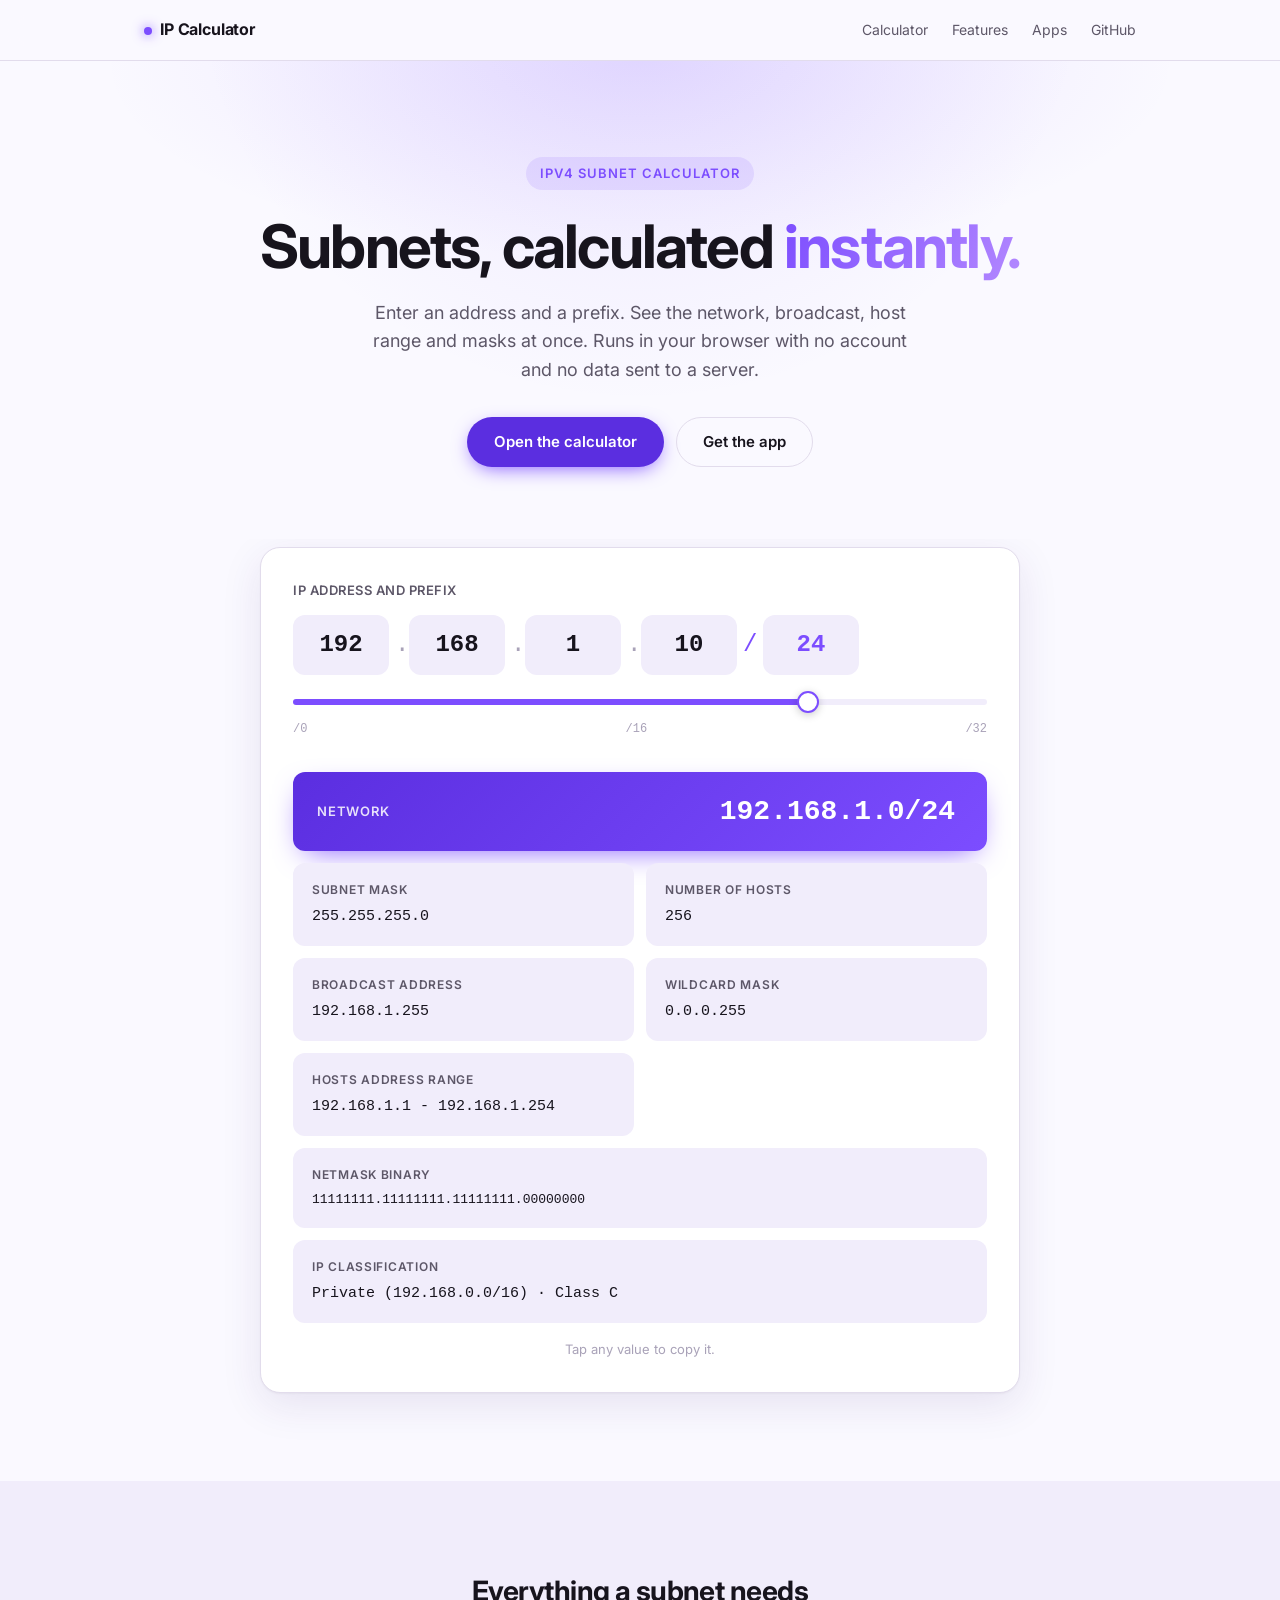
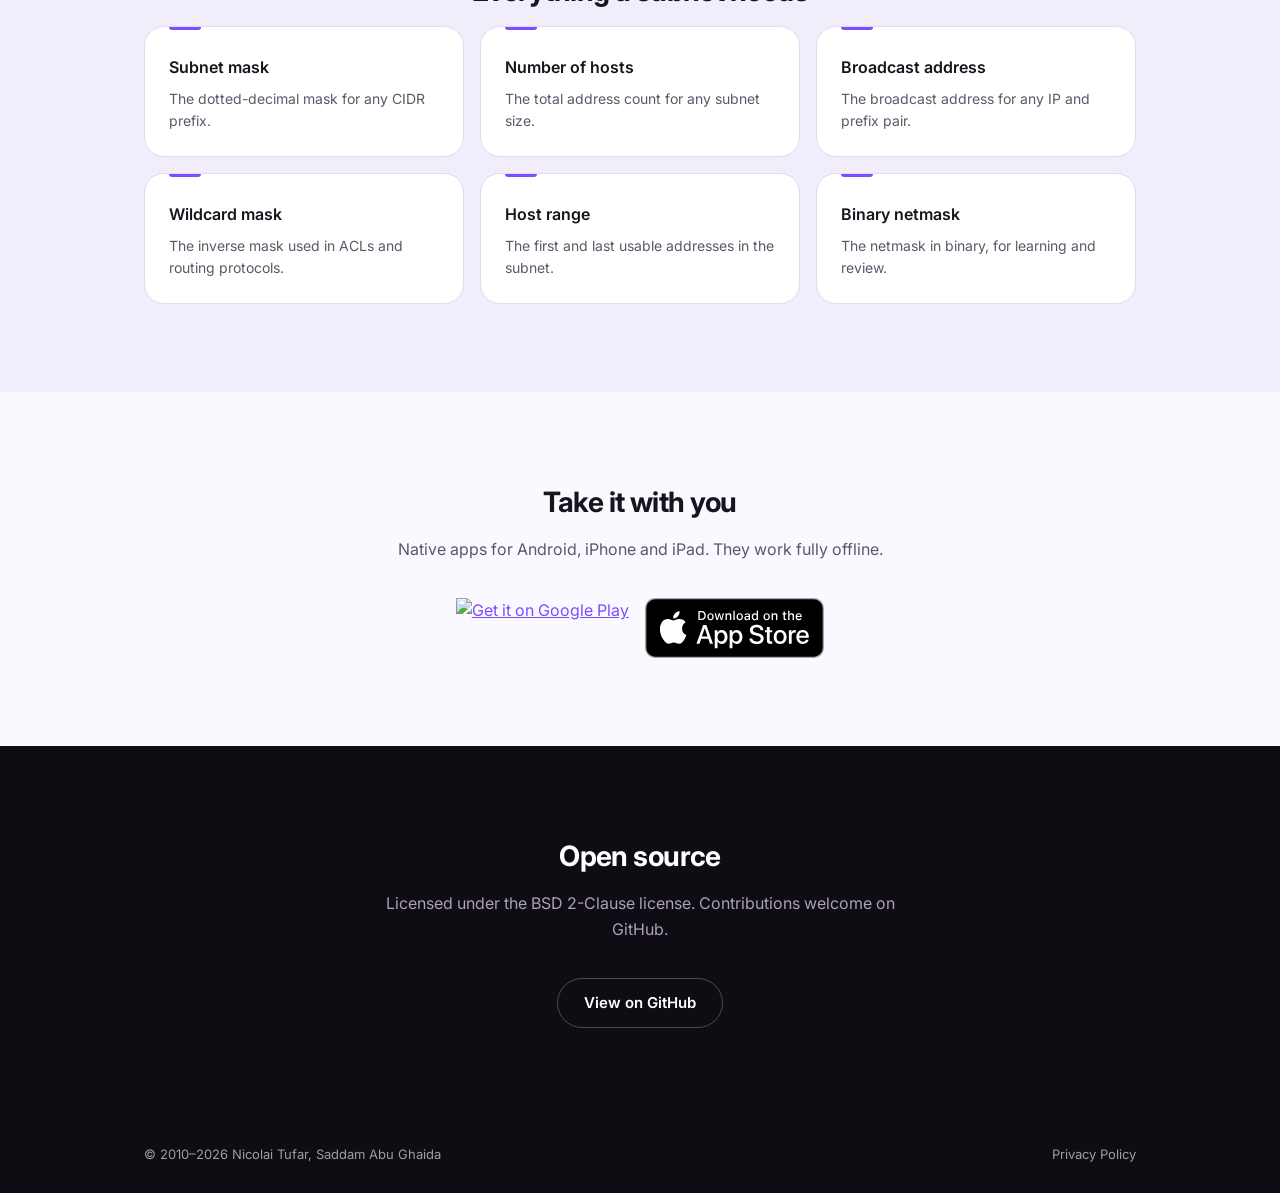
==== commit e2a11f8b: "Add favicon and touch icon to the website Use the iOS app icon, scaled to 64px and 180px." ====
--- a/site/index.html
+++ b/site/index.html
@@ -5,6 +5,8 @@
     <meta name="viewport" content="width=device-width, initial-scale=1.0" />
     <meta name="description" content="Free IPv4 subnet calculator. Compute network, broadcast, host range, wildcard mask and binary netmask in your browser, or get the Android and iOS apps." />
     <title>IP Calculator &middot; IPv4 Subnet Calculator</title>
+    <link rel="icon" type="image/png" sizes="64x64" href="favicon.png" />
+    <link rel="apple-touch-icon" sizes="180x180" href="apple-touch-icon.png" />
     <link rel="stylesheet" href="css/style.css" />
     <link rel="preconnect" href="https://fonts.googleapis.com" />
     <link rel="preconnect" href="https://fonts.gstatic.com" crossorigin />
--- a/site/css/style.css
+++ b/site/css/style.css
@@ -491,7 +491,7 @@
     overflow-wrap: anywhere;
 }
 
-.result.wide .result-value {
+.result.binary .result-value {
     font-size: 0.8125rem;
     white-space: nowrap;
     overflow-x: auto;
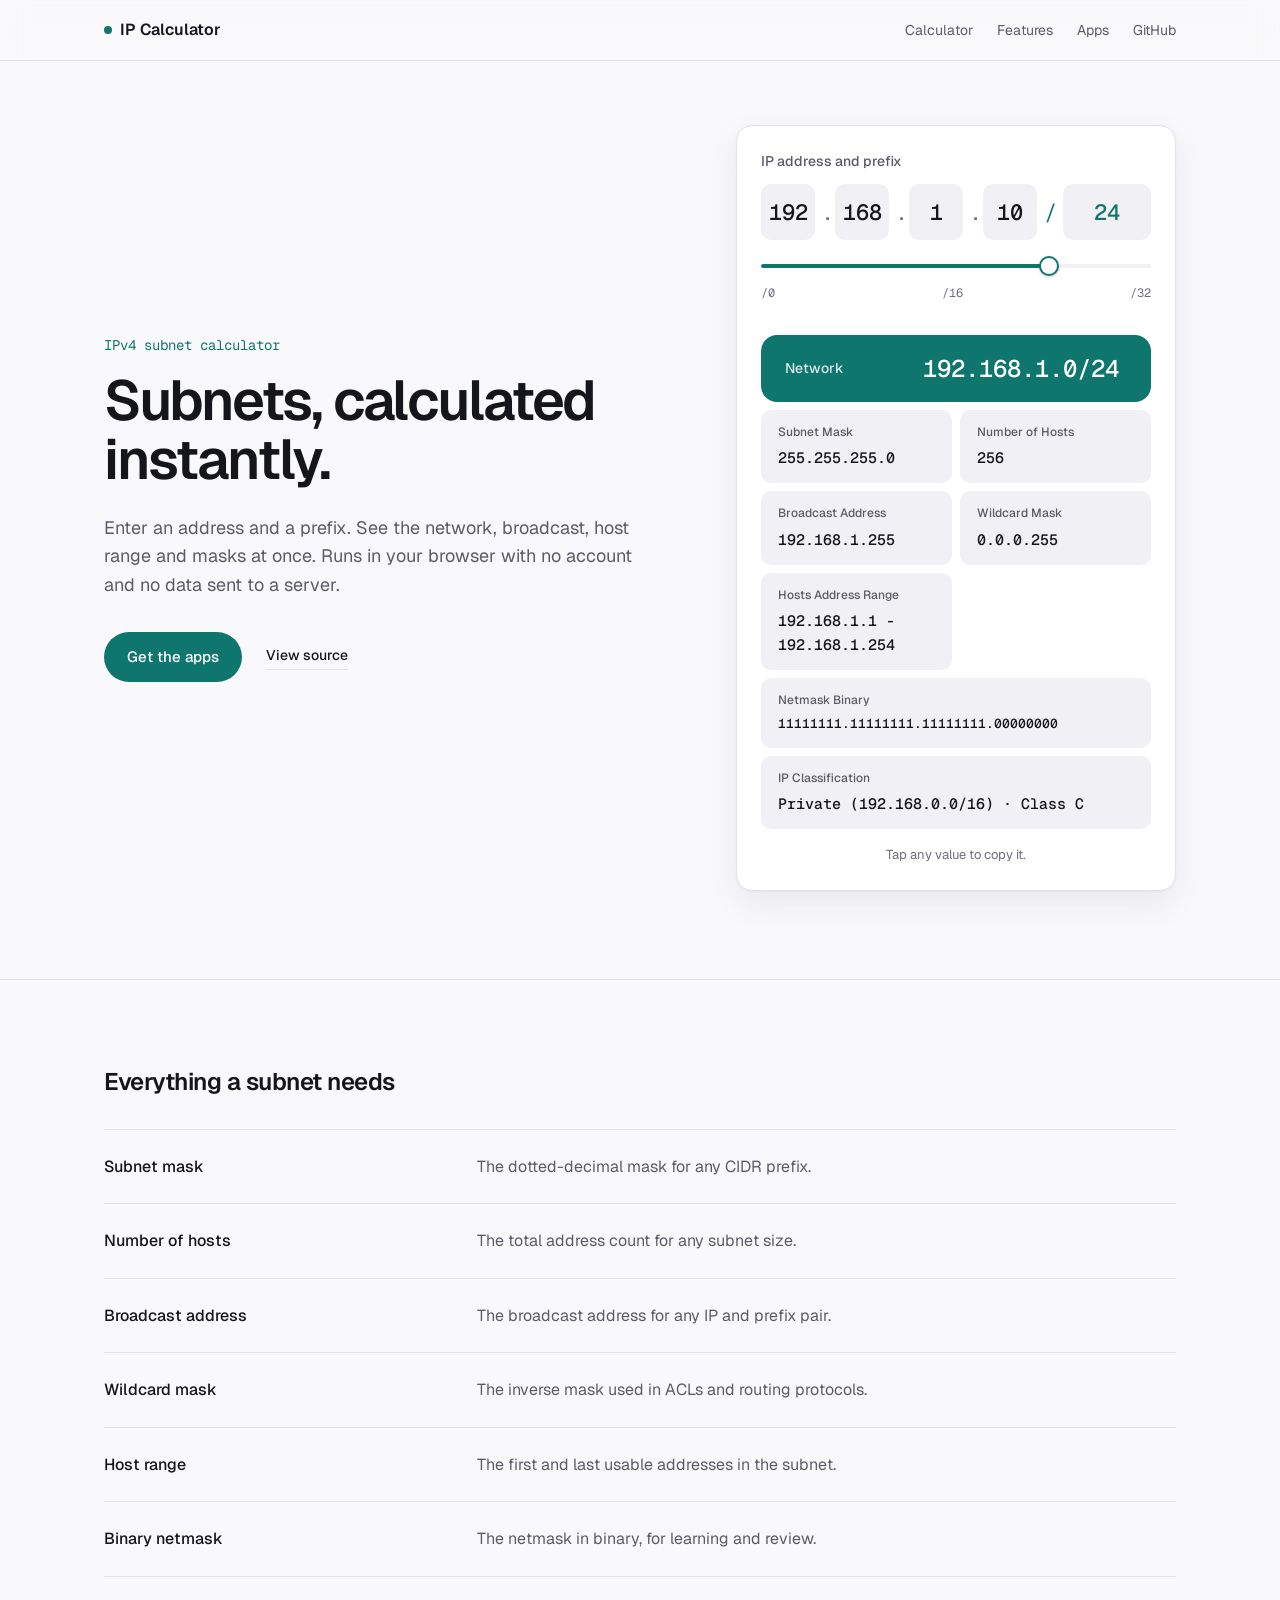
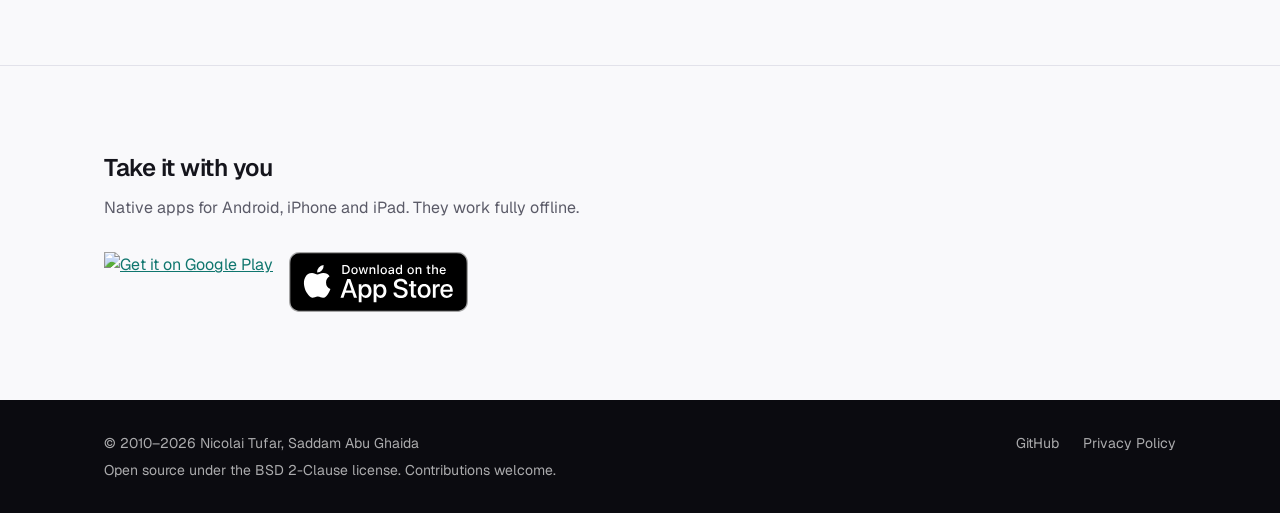
==== commit 8bf2faeb: "Redesign the website Move the calculator into the first view of the landing page. Use one teal accen" ====
--- a/site/index.html
+++ b/site/index.html
@@ -4,19 +4,27 @@
     <meta charset="UTF-8" />
     <meta name="viewport" content="width=device-width, initial-scale=1.0" />
     <meta name="description" content="Free IPv4 subnet calculator. Compute network, broadcast, host range, wildcard mask and binary netmask in your browser, or get the Android and iOS apps." />
+    <meta property="og:type" content="website" />
+    <meta property="og:title" content="IP Calculator &middot; IPv4 Subnet Calculator" />
+    <meta property="og:description" content="Free IPv4 subnet calculator. Compute network, broadcast, host range, wildcard mask and binary netmask in your browser, or get the Android and iOS apps." />
+    <meta property="og:url" content="https://ntufar.github.io/IPCalculator/" />
+    <meta property="og:image" content="https://ntufar.github.io/IPCalculator/apple-touch-icon.png" />
+    <meta name="twitter:card" content="summary" />
     <title>IP Calculator &middot; IPv4 Subnet Calculator</title>
     <link rel="icon" type="image/png" sizes="64x64" href="favicon.png" />
     <link rel="apple-touch-icon" sizes="180x180" href="apple-touch-icon.png" />
     <link rel="stylesheet" href="css/style.css" />
     <link rel="preconnect" href="https://fonts.googleapis.com" />
     <link rel="preconnect" href="https://fonts.gstatic.com" crossorigin />
-    <link href="https://fonts.googleapis.com/css2?family=Inter:wght@400;500;600;700&display=swap" rel="stylesheet" />
+    <link href="https://fonts.googleapis.com/css2?family=Geist:wght@400;500;600&family=Geist+Mono:wght@400;500&display=swap" rel="stylesheet" />
 </head>
 <body>
+    <a class="skip-link" href="#calculator">Skip to calculator</a>
+
     <header class="site-header">
         <div class="container nav">
             <a href="#top" class="brand">IP Calculator</a>
-            <nav class="nav-links">
+            <nav class="nav-links" aria-label="Main">
                 <a href="#calculator">Calculator</a>
                 <a href="#features">Features</a>
                 <a href="#apps">Apps</a>
@@ -26,20 +34,18 @@
     </header>
 
     <main id="top">
-        <section class="hero">
-            <div class="container">
-                <p class="eyebrow">IPv4 subnet calculator</p>
-                <h1>Subnets, calculated <span class="accent">instantly.</span></h1>
-                <p class="lead">Enter an address and a prefix. See the network, broadcast, host range and masks at once. Runs in your browser with no account and no data sent to a server.</p>
-                <div class="hero-actions">
-                    <a href="#calculator" class="button">Open the calculator</a>
-                    <a href="#apps" class="button ghost">Get the app</a>
+        <section id="calculator" class="intro">
+            <div class="container intro-grid">
+                <div class="intro-copy">
+                    <p class="eyebrow">IPv4 subnet calculator</p>
+                    <h1>Subnets, calculated instantly.</h1>
+                    <p class="lead">Enter an address and a prefix. See the network, broadcast, host range and masks at once. Runs in your browser with no account and no data sent to a server.</p>
+                    <div class="hero-actions">
+                        <a href="#apps" class="button">Get the apps</a>
+                        <a href="https://github.com/ntufar/IPCalculator" class="text-link" target="_blank" rel="noopener">View source</a>
+                    </div>
                 </div>
-            </div>
-        </section>
 
-        <section id="calculator" class="calculator">
-            <div class="container">
                 <div class="calc-card">
                     <form id="calc-form" class="calc-form" novalidate>
                         <label class="field-label" for="oct-0">IP address and prefix</label>
@@ -74,32 +80,32 @@
         <section id="features" class="features">
             <div class="container">
                 <h2>Everything a subnet needs</h2>
-                <div class="grid">
-                    <article class="card">
-                        <h3>Subnet mask</h3>
-                        <p>The dotted-decimal mask for any CIDR prefix.</p>
-                    </article>
-                    <article class="card">
-                        <h3>Number of hosts</h3>
-                        <p>The total address count for any subnet size.</p>
-                    </article>
-                    <article class="card">
-                        <h3>Broadcast address</h3>
-                        <p>The broadcast address for any IP and prefix pair.</p>
-                    </article>
-                    <article class="card">
-                        <h3>Wildcard mask</h3>
-                        <p>The inverse mask used in ACLs and routing protocols.</p>
-                    </article>
-                    <article class="card">
-                        <h3>Host range</h3>
-                        <p>The first and last usable addresses in the subnet.</p>
-                    </article>
-                    <article class="card">
-                        <h3>Binary netmask</h3>
-                        <p>The netmask in binary, for learning and review.</p>
-                    </article>
-                </div>
+                <dl class="spec-list">
+                    <div class="spec-row">
+                        <dt>Subnet mask</dt>
+                        <dd>The dotted-decimal mask for any CIDR prefix.</dd>
+                    </div>
+                    <div class="spec-row">
+                        <dt>Number of hosts</dt>
+                        <dd>The total address count for any subnet size.</dd>
+                    </div>
+                    <div class="spec-row">
+                        <dt>Broadcast address</dt>
+                        <dd>The broadcast address for any IP and prefix pair.</dd>
+                    </div>
+                    <div class="spec-row">
+                        <dt>Wildcard mask</dt>
+                        <dd>The inverse mask used in ACLs and routing protocols.</dd>
+                    </div>
+                    <div class="spec-row">
+                        <dt>Host range</dt>
+                        <dd>The first and last usable addresses in the subnet.</dd>
+                    </div>
+                    <div class="spec-row">
+                        <dt>Binary netmask</dt>
+                        <dd>The netmask in binary, for learning and review.</dd>
+                    </div>
+                </dl>
             </div>
         </section>
 
@@ -127,20 +133,16 @@
                 </div>
             </div>
         </section>
-
-        <section class="open-source">
-            <div class="container">
-                <h2>Open source</h2>
-                <p class="section-lead">Licensed under the BSD 2-Clause license. Contributions welcome on GitHub.</p>
-                <a href="https://github.com/ntufar/IPCalculator" class="button ghost dark" target="_blank" rel="noopener">View on GitHub</a>
-            </div>
-        </section>
     </main>
 
     <footer class="site-footer">
-        <div class="container">
-            <p>&copy; 2010&ndash;2026 Nicolai Tufar, Saddam Abu Ghaida</p>
-            <nav>
+        <div class="container footer-inner">
+            <div>
+                <p>&copy; 2010&ndash;2026 Nicolai Tufar, Saddam Abu Ghaida</p>
+                <p>Open source under the BSD 2-Clause license. Contributions welcome.</p>
+            </div>
+            <nav class="footer-nav" aria-label="Footer">
+                <a href="https://github.com/ntufar/IPCalculator" target="_blank" rel="noopener">GitHub</a>
                 <a href="privacy.html">Privacy Policy</a>
             </nav>
         </div>
--- a/site/css/style.css
+++ b/site/css/style.css
@@ -6,60 +6,70 @@
     padding: 0;
 }
 
+/* Design tokens: color (light theme) */
 :root {
-    --accent: #7c4dff;
-    --accent-strong: #5b2ee0;
-    --accent-soft: rgba(124, 77, 255, 0.12);
-    --accent-glow: #b388ff;
-    --bg: #faf9ff;
+    --accent: #0f766e;
+    --accent-hover: #0b5e58;
+    --accent-soft: rgba(15, 118, 110, 0.12);
+    --on-accent: #ffffff;
+    --bg: #f9f9fb;
     --bg-elevated: #ffffff;
-    --bg-muted: #f1edfb;
-    --text: #17141d;
-    --text-muted: #5d5768;
-    --border: #e2dcec;
-    --shadow: 0 1px 2px rgba(23, 20, 29, 0.04), 0 12px 40px rgba(60, 30, 120, 0.10);
-    --ink: #0f0c14;
-    --ink-muted: #a9a2b8;
-    --mono: ui-monospace, 'SF Mono', Menlo, Consolas, 'Liberation Mono', monospace;
-    --radius: 20px;
-    --radius-sm: 12px;
+    --bg-muted: #f0f0f5;
+    --text: #15151c;
+    --text-muted: #5b5b68;
+    --ink-muted: #6e6e7c;
+    --border: #e2e2ea;
+    --danger: #d1343b;
+    --ink: #0b0b10;
+    --shadow: 0 1px 2px rgba(20, 20, 40, 0.04), 0 12px 32px rgba(40, 30, 90, 0.08);
     color-scheme: light;
-}
-
+
+    /* Design tokens: type */
+    --sans: 'Geist', -apple-system, BlinkMacSystemFont, 'Segoe UI', Roboto, sans-serif;
+    --mono: 'Geist Mono', ui-monospace, 'SF Mono', Menlo, Consolas, 'Liberation Mono', monospace;
+    --text-xs: 0.75rem;
+    --text-sm: 0.875rem;
+    --text-md: 1rem;
+    --text-lg: 1.125rem;
+    --text-xl: 1.5rem;
+    --text-2xl: 2.25rem;
+
+    /* Design tokens: spacing (4px base) */
+    --space-1: 4px;
+    --space-2: 8px;
+    --space-3: 12px;
+    --space-4: 16px;
+    --space-5: 24px;
+    --space-6: 32px;
+    --space-7: 48px;
+    --space-8: 64px;
+    --space-9: 88px;
+
+    /* Design tokens: radius */
+    --radius-sm: 10px;
+    --radius-lg: 16px;
+    --radius-pill: 999px;
+}
+
+/* Design tokens: color (dark theme) */
 @media (prefers-color-scheme: dark) {
-    :root:not([data-theme="light"]) {
-        --accent: #b388ff;
-        --accent-strong: #9f6bff;
-        --accent-soft: rgba(179, 136, 255, 0.14);
-        --accent-glow: #d1b8ff;
-        --bg: #0d0b12;
-        --bg-elevated: #17141e;
-        --bg-muted: #1e1a27;
-        --text: #f1eef7;
-        --text-muted: #a59eb3;
-        --border: #2b2636;
-        --shadow: 0 1px 2px rgba(0, 0, 0, 0.4), 0 16px 48px rgba(0, 0, 0, 0.45);
-        --ink: #0a080e;
-        --ink-muted: #8a8398;
+    :root {
+        --accent: #5eead4;
+        --accent-hover: #99f6e4;
+        --accent-soft: rgba(94, 234, 212, 0.16);
+        --on-accent: #0e0e12;
+        --bg: #0e0e12;
+        --bg-elevated: #17171e;
+        --bg-muted: #1f1f29;
+        --text: #eeeef3;
+        --text-muted: #a3a3b2;
+        --ink-muted: #8c8c9b;
+        --border: #2c2c38;
+        --danger: #ff7b80;
+        --ink: #08080b;
+        --shadow: 0 1px 2px rgba(0, 0, 0, 0.4), 0 16px 40px rgba(0, 0, 0, 0.4);
         color-scheme: dark;
     }
-}
-
-:root[data-theme="dark"] {
-    --accent: #b388ff;
-    --accent-strong: #9f6bff;
-    --accent-soft: rgba(179, 136, 255, 0.14);
-    --accent-glow: #d1b8ff;
-    --bg: #0d0b12;
-    --bg-elevated: #17141e;
-    --bg-muted: #1e1a27;
-    --text: #f1eef7;
-    --text-muted: #a59eb3;
-    --border: #2b2636;
-    --shadow: 0 1px 2px rgba(0, 0, 0, 0.4), 0 16px 48px rgba(0, 0, 0, 0.45);
-    --ink: #0a080e;
-    --ink-muted: #8a8398;
-    color-scheme: dark;
 }
 
 [hidden] {
@@ -67,10 +77,11 @@
 }
 
 body {
-    font-family: 'Inter', -apple-system, BlinkMacSystemFont, 'Segoe UI', Roboto, sans-serif;
+    font-family: var(--sans);
+    font-size: var(--text-md);
+    line-height: 1.6;
     color: var(--text);
     background: var(--bg);
-    line-height: 1.6;
     -webkit-font-smoothing: antialiased;
 }
 
@@ -78,10 +89,33 @@
     color: var(--accent);
 }
 
+:focus-visible {
+    outline: 2px solid var(--accent);
+    outline-offset: 3px;
+}
+
 .container {
-    max-width: 1040px;
+    max-width: 1120px;
     margin: 0 auto;
-    padding: 0 24px;
+    padding: 0 var(--space-5);
+}
+
+.skip-link {
+    position: absolute;
+    left: var(--space-4);
+    top: -48px;
+    z-index: 30;
+    padding: var(--space-2) var(--space-4);
+    border-radius: var(--radius-sm);
+    background: var(--accent);
+    color: var(--on-accent);
+    font-weight: 500;
+    text-decoration: none;
+    transition: top 0.2s;
+}
+
+.skip-link:focus {
+    top: var(--space-4);
 }
 
 /* Header */
@@ -90,9 +124,9 @@
     position: sticky;
     top: 0;
     z-index: 10;
-    background: color-mix(in srgb, var(--bg) 80%, transparent);
-    backdrop-filter: saturate(180%) blur(14px);
-    -webkit-backdrop-filter: saturate(180%) blur(14px);
+    background: color-mix(in srgb, var(--bg) 85%, transparent);
+    backdrop-filter: saturate(160%) blur(12px);
+    -webkit-backdrop-filter: saturate(160%) blur(12px);
     border-bottom: 1px solid var(--border);
 }
 
@@ -104,7 +138,10 @@
 }
 
 .brand {
-    font-weight: 700;
+    display: inline-flex;
+    align-items: center;
+    gap: var(--space-2);
+    font-weight: 600;
     letter-spacing: -0.01em;
     color: var(--text);
     text-decoration: none;
@@ -112,23 +149,19 @@
 
 .brand::before {
     content: '';
-    display: inline-block;
     width: 8px;
     height: 8px;
-    margin-right: 8px;
     border-radius: 50%;
     background: var(--accent);
-    box-shadow: 0 0 12px var(--accent);
-    vertical-align: middle;
 }
 
 .nav-links {
     display: flex;
-    gap: 24px;
+    gap: var(--space-5);
 }
 
 .nav-links a {
-    font-size: 0.875rem;
+    font-size: var(--text-sm);
     color: var(--text-muted);
     text-decoration: none;
     transition: color 0.2s;
@@ -138,144 +171,103 @@
     color: var(--text);
 }
 
-/* Hero */
-
-.hero {
-    position: relative;
-    overflow: hidden;
-    padding: 96px 0 72px;
-    text-align: center;
-    background:
-        radial-gradient(60% 60% at 50% 0%, var(--accent-soft), transparent 70%),
-        var(--bg);
-}
-
-.hero::after {
-    content: '';
-    position: absolute;
-    left: 50%;
-    top: 0;
-    width: 900px;
-    height: 900px;
-    transform: translate(-50%, -62%);
-    background: radial-gradient(closest-side, var(--accent-soft), transparent);
-    pointer-events: none;
-}
-
-.hero > .container {
-    position: relative;
-    z-index: 1;
+/* Intro: copy and calculator */
+
+.intro {
+    padding: var(--space-8) 0 var(--space-9);
+}
+
+.intro-grid {
+    display: grid;
+    grid-template-columns: minmax(0, 1fr) minmax(0, 440px);
+    align-items: center;
+    gap: var(--space-8);
 }
 
 .eyebrow {
-    display: inline-block;
-    font-size: 0.8125rem;
+    font-family: var(--mono);
+    font-size: var(--text-sm);
+    color: var(--accent);
+    margin-bottom: var(--space-4);
+}
+
+.intro h1 {
+    font-size: clamp(2.25rem, 4.4vw, 3.5rem);
     font-weight: 600;
-    letter-spacing: 0.08em;
-    text-transform: uppercase;
+    letter-spacing: -0.035em;
+    line-height: 1.05;
+    margin-bottom: var(--space-5);
+    text-wrap: balance;
+}
+
+.lead {
+    max-width: 44ch;
+    font-size: var(--text-lg);
+    color: var(--text-muted);
+    margin-bottom: var(--space-6);
+}
+
+.hero-actions {
+    display: flex;
+    flex-wrap: wrap;
+    align-items: center;
+    gap: var(--space-5);
+}
+
+.text-link {
+    font-size: var(--text-sm);
+    font-weight: 500;
+    color: var(--text);
+    text-decoration: none;
+    padding-bottom: 2px;
+    border-bottom: 1px solid var(--border);
+    transition: color 0.2s, border-color 0.2s;
+}
+
+.text-link:hover {
     color: var(--accent);
-    padding: 6px 14px;
-    border-radius: 999px;
-    background: var(--accent-soft);
-    margin-bottom: 24px;
-}
-
-.hero h1 {
-    font-size: clamp(2.25rem, 6vw, 3.75rem);
-    font-weight: 700;
-    letter-spacing: -0.03em;
-    line-height: 1.08;
-    margin-bottom: 20px;
-}
-
-.accent {
-    background: linear-gradient(120deg, var(--accent), var(--accent-glow));
-    -webkit-background-clip: text;
-    background-clip: text;
-    color: transparent;
-}
-
-.lead {
-    max-width: 560px;
-    margin: 0 auto 32px;
-    font-size: 1.125rem;
-    color: var(--text-muted);
-}
-
-.hero-actions {
-    display: flex;
-    flex-wrap: wrap;
-    justify-content: center;
-    gap: 12px;
+    border-color: var(--accent);
 }
 
 /* Buttons */
 
 .button {
     display: inline-block;
-    background: var(--accent-strong);
-    color: #fff;
-    padding: 12px 26px;
-    border-radius: 999px;
+    padding: 12px 22px;
     border: 1px solid transparent;
+    border-radius: var(--radius-pill);
+    background: var(--accent);
+    color: var(--on-accent);
+    font-size: 0.9375rem;
+    font-weight: 500;
     text-decoration: none;
-    font-weight: 600;
-    font-size: 0.9375rem;
-    transition: background 0.2s, transform 0.2s, box-shadow 0.2s;
-    box-shadow: 0 6px 20px -6px var(--accent);
+    transition: background 0.2s, transform 0.15s;
 }
 
 .button:hover {
-    transform: translateY(-1px);
-    box-shadow: 0 10px 26px -6px var(--accent);
-}
-
-.button.ghost {
-    background: transparent;
-    color: var(--text);
-    border-color: var(--border);
-    box-shadow: none;
-}
-
-.button.ghost:hover {
-    border-color: var(--accent);
-    color: var(--accent);
-}
-
-.button.ghost.dark {
-    color: #fff;
-    border-color: rgba(255, 255, 255, 0.25);
-}
-
-.button.ghost.dark:hover {
-    color: var(--accent-glow);
-    border-color: var(--accent-glow);
+    background: var(--accent-hover);
+}
+
+.button:active {
+    transform: scale(0.98);
 }
 
 /* Calculator */
 
-.calculator {
-    padding: 8px 0 88px;
-}
-
 .calc-card {
-    max-width: 760px;
-    margin: 0 auto;
-    padding: 32px;
+    padding: var(--space-5);
     background: var(--bg-elevated);
     border: 1px solid var(--border);
-    border-radius: var(--radius);
+    border-radius: var(--radius-lg);
     box-shadow: var(--shadow);
 }
 
 .field-label {
     display: block;
-    font-size: 0.8125rem;
-    font-weight: 600;
-    letter-spacing: 0.04em;
-    text-transform: uppercase;
+    font-size: var(--text-sm);
+    font-weight: 500;
     color: var(--text-muted);
-    margin-bottom: 14px;
+    margin-bottom: var(--space-3);
 }
 
 .ip-row {
@@ -287,14 +279,14 @@
 .octet,
 .prefix {
     font-family: var(--mono);
-    font-size: 1.5rem;
-    font-weight: 600;
+    font-size: 1.375rem;
+    font-weight: 500;
     text-align: center;
     color: var(--text);
     background: var(--bg-muted);
     border: 1px solid transparent;
     border-radius: var(--radius-sm);
-    height: 60px;
+    height: 56px;
     min-width: 0;
     outline: none;
     transition: border-color 0.2s, box-shadow 0.2s, background 0.2s;
@@ -308,7 +300,7 @@
 }
 
 .prefix {
-    flex: 0 0 96px;
+    flex: 0 0 88px;
     padding: 0 4px;
     color: var(--accent);
 }
@@ -323,21 +315,21 @@
 .prefix:focus {
     border-color: var(--accent);
     background: var(--bg-elevated);
-    box-shadow: 0 0 0 4px var(--accent-soft);
+    box-shadow: 0 0 0 3px var(--accent-soft);
 }
 
 .octet[aria-invalid="true"],
 .prefix[aria-invalid="true"] {
-    border-color: #e5484d;
-    color: #e5484d;
+    border-color: var(--danger);
+    color: var(--danger);
 }
 
 .sep {
-    font-family: var(--mono);
-    font-size: 1.5rem;
-    color: var(--ink-muted);
     flex: 0 0 auto;
     width: 8px;
+    font-family: var(--mono);
+    font-size: 1.375rem;
+    color: var(--ink-muted);
     text-align: center;
 }
 
@@ -350,9 +342,9 @@
     -webkit-appearance: none;
     appearance: none;
     width: 100%;
-    height: 6px;
-    margin-top: 24px;
-    border-radius: 999px;
+    height: 4px;
+    margin-top: var(--space-5);
+    border-radius: var(--radius-pill);
     background: linear-gradient(to right, var(--accent) 0%, var(--accent) var(--fill, 75%), var(--bg-muted) var(--fill, 75%));
     outline: none;
     cursor: pointer;
@@ -360,94 +352,95 @@
 
 .range::-webkit-slider-thumb {
     -webkit-appearance: none;
-    width: 22px;
-    height: 22px;
-    border-radius: 50%;
-    background: var(--bg-elevated);
-    border: 2px solid var(--accent);
-    box-shadow: 0 2px 8px rgba(0, 0, 0, 0.2);
-}
-
-.range::-moz-range-thumb {
     width: 20px;
     height: 20px;
     border-radius: 50%;
     background: var(--bg-elevated);
     border: 2px solid var(--accent);
+    box-shadow: 0 1px 3px rgba(0, 0, 0, 0.2);
+}
+
+.range:focus-visible::-webkit-slider-thumb {
+    box-shadow: 0 0 0 4px var(--accent-soft);
+}
+
+.range::-moz-range-thumb {
+    width: 18px;
+    height: 18px;
+    border-radius: 50%;
+    background: var(--bg-elevated);
+    border: 2px solid var(--accent);
 }
 
 .range-scale {
     display: flex;
     justify-content: space-between;
-    margin-top: 8px;
+    margin-top: var(--space-2);
     font-family: var(--mono);
-    font-size: 0.75rem;
+    font-size: var(--text-xs);
     color: var(--ink-muted);
 }
 
 .error {
-    margin-top: 16px;
+    margin-top: var(--space-4);
     padding: 10px 14px;
     border-radius: var(--radius-sm);
-    background: rgba(229, 72, 77, 0.1);
-    color: #e5484d;
-    font-size: 0.875rem;
+    background: color-mix(in srgb, var(--danger) 10%, transparent);
+    color: var(--danger);
+    font-size: var(--text-sm);
 }
 
 .network {
     display: flex;
     align-items: center;
     justify-content: space-between;
-    gap: 16px;
-    margin-top: 32px;
-    padding: 20px 24px;
-    border-radius: var(--radius-sm);
-    background: linear-gradient(135deg, var(--accent-strong), var(--accent));
-    color: #fff;
-    box-shadow: 0 10px 30px -12px var(--accent);
+    gap: var(--space-4);
+    margin-top: var(--space-6);
+    padding: var(--space-4) var(--space-5);
+    border-radius: var(--radius-lg);
+    background: var(--accent);
+    color: var(--on-accent);
 }
 
 .network-label {
-    font-size: 0.8125rem;
-    font-weight: 600;
-    letter-spacing: 0.06em;
-    text-transform: uppercase;
+    font-size: var(--text-sm);
+    font-weight: 500;
     opacity: 0.85;
 }
 
 .network-value {
+    padding: 2px var(--space-2);
+    border: 0;
+    border-radius: 8px;
+    background: none;
+    color: inherit;
     font-family: var(--mono);
-    font-size: clamp(1.25rem, 4vw, 1.75rem);
-    font-weight: 600;
-    color: #fff;
-    background: none;
-    border: 0;
+    font-size: clamp(1.125rem, 3.6vw, 1.5rem);
+    font-weight: 500;
     cursor: pointer;
-    padding: 4px 8px;
-    border-radius: 8px;
     transition: background 0.2s;
 }
 
 .network-value:hover,
 .network-value:focus-visible {
-    background: rgba(255, 255, 255, 0.16);
+    background: color-mix(in srgb, var(--on-accent) 14%, transparent);
     outline: none;
 }
 
 .results {
     display: grid;
     grid-template-columns: repeat(2, minmax(0, 1fr));
-    gap: 12px;
-    margin-top: 12px;
+    gap: var(--space-2);
+    margin-top: var(--space-2);
 }
 
 .result {
     display: flex;
     flex-direction: column;
     align-items: flex-start;
-    gap: 6px;
+    gap: var(--space-1);
     min-width: 0;
-    padding: 16px 18px;
+    padding: var(--space-3) var(--space-4);
     text-align: left;
     font: inherit;
     color: inherit;
@@ -455,7 +448,7 @@
     border: 1px solid transparent;
     border-radius: var(--radius-sm);
     cursor: pointer;
-    transition: border-color 0.2s, background 0.2s, transform 0.1s;
+    transition: border-color 0.2s, transform 0.1s;
 }
 
 .result:hover {
@@ -463,11 +456,10 @@
 }
 
 .result:active {
-    transform: scale(0.99);
+    transform: scale(0.98);
 }
 
 .result:focus-visible {
-    outline: 2px solid var(--accent);
     outline-offset: 2px;
 }
 
@@ -476,10 +468,8 @@
 }
 
 .result-label {
-    font-size: 0.75rem;
-    font-weight: 600;
-    letter-spacing: 0.06em;
-    text-transform: uppercase;
+    font-size: var(--text-xs);
+    font-weight: 500;
     color: var(--text-muted);
 }
 
@@ -492,14 +482,14 @@
 }
 
 .result.binary .result-value {
+    width: 100%;
     font-size: 0.8125rem;
     white-space: nowrap;
     overflow-x: auto;
-    width: 100%;
 }
 
 .hint {
-    margin-top: 16px;
+    margin-top: var(--space-4);
     text-align: center;
     font-size: 0.8125rem;
     color: var(--ink-muted);
@@ -508,16 +498,16 @@
 .toast {
     position: fixed;
     left: 50%;
-    bottom: 32px;
+    bottom: var(--space-6);
+    z-index: 20;
     transform: translateX(-50%);
     padding: 10px 18px;
-    border-radius: 999px;
+    border-radius: var(--radius-pill);
     background: var(--ink);
-    color: #fff;
-    font-size: 0.875rem;
+    color: #ffffff;
+    font-size: var(--text-sm);
     font-weight: 500;
     box-shadow: var(--shadow);
-    z-index: 20;
     animation: toast-in 0.2s ease-out;
 }
 
@@ -526,93 +516,66 @@
     to { opacity: 1; transform: translate(-50%, 0); }
 }
 
-/* Sections */
-
-section {
-    padding: 88px 0;
-}
-
-section h2 {
-    font-size: 1.75rem;
-    font-weight: 700;
+/* Features: specification list */
+
+.features,
+.apps {
+    padding: var(--space-9) 0;
+    border-top: 1px solid var(--border);
+}
+
+.features h2,
+.apps h2 {
+    font-size: var(--text-xl);
+    font-weight: 600;
     letter-spacing: -0.02em;
-    margin-bottom: 12px;
-    text-align: center;
-}
+    line-height: 1.2;
+    margin-bottom: var(--space-3);
+}
+
+.features h2 {
+    margin-bottom: var(--space-6);
+}
+
+.spec-list {
+    border-bottom: 1px solid var(--border);
+}
+
+.spec-row {
+    display: grid;
+    grid-template-columns: minmax(0, 1fr) minmax(0, 2fr);
+    gap: var(--space-5);
+    padding: var(--space-5) 0;
+    border-top: 1px solid var(--border);
+}
+
+.spec-row dt {
+    font-weight: 500;
+    color: var(--text);
+}
+
+.spec-row dd {
+    color: var(--text-muted);
+}
+
+/* Apps */
 
 .section-lead {
-    max-width: 560px;
-    margin: 0 auto 36px;
-    text-align: center;
+    max-width: 52ch;
+    margin-bottom: var(--space-6);
     color: var(--text-muted);
-}
-
-/* Features */
-
-.features {
-    background: var(--bg-muted);
-}
-
-.grid {
-    display: grid;
-    grid-template-columns: repeat(auto-fill, minmax(240px, 1fr));
-    gap: 16px;
-}
-
-.card {
-    position: relative;
-    padding: 28px 24px 24px;
-    background: var(--bg-elevated);
-    border: 1px solid var(--border);
-    border-radius: var(--radius);
-    transition: transform 0.2s, box-shadow 0.2s, border-color 0.2s;
-}
-
-.card::before {
-    content: '';
-    position: absolute;
-    top: 0;
-    left: 24px;
-    width: 32px;
-    height: 3px;
-    border-radius: 0 0 3px 3px;
-    background: var(--accent);
-}
-
-.card:hover {
-    transform: translateY(-2px);
-    border-color: var(--accent);
-    box-shadow: 0 12px 32px -12px var(--accent-soft);
-}
-
-.card h3 {
-    font-size: 1rem;
-    font-weight: 600;
-    margin-bottom: 8px;
-}
-
-.card p {
-    font-size: 0.875rem;
-    color: var(--text-muted);
-    line-height: 1.55;
-}
-
-/* Apps */
-
-.apps {
-    text-align: center;
 }
 
 .store-badges {
     display: flex;
     flex-wrap: wrap;
     align-items: center;
-    justify-content: center;
-    gap: 16px;
+    gap: var(--space-4);
 }
 
 .store-link {
     display: block;
+    border-radius: var(--radius-sm);
     transition: transform 0.2s, opacity 0.2s;
 }
 
@@ -623,141 +586,160 @@
 
 .store-link img {
     display: block;
+    width: auto;
     height: 60px;
-    width: auto;
-}
-
-/* Open source */
-
-.open-source {
+}
+
+/* Footer */
+
+.site-footer {
+    padding: var(--space-6) 0;
     background: var(--ink);
-    color: #fff;
-    text-align: center;
-}
-
-.open-source h2 {
-    color: #fff;
-}
-
-.open-source .section-lead {
-    color: var(--ink-muted);
+    color: rgba(255, 255, 255, 0.66);
+    font-size: var(--text-sm);
+}
+
+.site-footer a {
+    color: rgba(255, 255, 255, 0.66);
+    text-decoration: none;
+}
+
+.site-footer a:hover {
+    color: #ffffff;
+}
+
+.site-footer :focus-visible {
+    outline-color: #ffffff;
+}
+
+.footer-inner {
+    display: flex;
+    flex-wrap: wrap;
+    align-items: flex-start;
+    justify-content: space-between;
+    gap: var(--space-4);
+}
+
+.footer-inner p + p {
+    margin-top: var(--space-1);
+}
+
+.footer-nav {
+    display: flex;
+    gap: var(--space-5);
 }
 
 /* Content page (privacy) */
 
 header.subpage {
-    padding: 48px 0 40px;
-    background: var(--bg-muted);
+    padding: var(--space-7) 0 var(--space-6);
     border-bottom: 1px solid var(--border);
 }
 
 .subpage h1 {
-    font-size: 2rem;
-    font-weight: 700;
+    font-size: var(--text-2xl);
+    font-weight: 600;
     letter-spacing: -0.02em;
-    margin-bottom: 8px;
+    line-height: 1.15;
+    margin-bottom: var(--space-2);
 }
 
 .subtitle {
+    font-size: var(--text-sm);
     color: var(--text-muted);
-    font-size: 0.9375rem;
 }
 
 .back {
     display: inline-block;
+    margin-bottom: var(--space-4);
+    font-size: var(--text-sm);
+    font-weight: 500;
     color: var(--accent);
     text-decoration: none;
-    font-size: 0.875rem;
-    font-weight: 500;
-    margin-bottom: 16px;
 }
 
 .content {
-    padding: 48px 0 72px;
+    padding: var(--space-7) 0 var(--space-8);
+}
+
+.prose {
+    max-width: 68ch;
 }
 
 .prose h2 {
-    text-align: left;
-    font-size: 1.25rem;
-    margin-top: 32px;
-    margin-bottom: 12px;
+    margin-top: var(--space-6);
+    margin-bottom: var(--space-3);
+    font-size: var(--text-lg);
+    font-weight: 600;
 }
 
 .prose p {
-    margin-bottom: 16px;
+    margin-bottom: var(--space-4);
     color: var(--text-muted);
+}
+
+.prose strong {
+    font-weight: 500;
+    color: var(--text);
 }
 
 .prose a {
     color: var(--accent);
 }
 
-/* Footer */
-
-.site-footer {
-    background: var(--ink);
-    color: rgba(255, 255, 255, 0.6);
-    padding: 28px 0;
-    font-size: 0.8125rem;
-}
-
-.site-footer .container {
-    display: flex;
-    justify-content: space-between;
-    align-items: center;
-    flex-wrap: wrap;
-    gap: 8px;
-}
-
-.site-footer a {
-    color: rgba(255, 255, 255, 0.6);
-    text-decoration: none;
-}
-
-.site-footer a:hover {
-    color: #fff;
-}
-
-footer nav {
-    display: flex;
-    gap: 16px;
-}
-
 /* Responsive */
 
-@media (max-width: 720px) {
-    .hero {
-        padding: 64px 0 48px;
-    }
-
+@media (max-width: 899px) {
+    .intro {
+        padding: var(--space-7) 0 var(--space-8);
+    }
+
+    .intro-grid {
+        grid-template-columns: minmax(0, 1fr);
+        gap: var(--space-6);
+    }
+
+    .lead {
+        margin-bottom: var(--space-5);
+    }
+}
+
+@media (max-width: 719px) {
     .results {
-        grid-template-columns: 1fr;
-    }
-
-    section {
-        padding: 64px 0;
-    }
-}
-
-@media (max-width: 560px) {
-    .nav-links a:not(:last-child) {
+        grid-template-columns: minmax(0, 1fr);
+    }
+}
+
+@media (max-width: 559px) {
+    .container {
+        padding: 0 var(--space-4);
+    }
+
+    .nav-links {
+        gap: var(--space-4);
+    }
+
+    .nav-links a[href="#features"] {
         display: none;
     }
 
+    .intro {
+        padding: var(--space-6) 0 var(--space-7);
+    }
+
     .calc-card {
-        padding: 20px 12px;
+        padding: var(--space-4) var(--space-3);
     }
 
     .octet,
     .prefix {
         height: 52px;
         font-size: 1.125rem;
-        padding: 0;
     }
 
     .sep {
+        width: 6px;
         font-size: 1.125rem;
-        width: 6px;
     }
 
     .sep.slash {
@@ -776,6 +758,21 @@
         flex-direction: column;
         align-items: flex-start;
         gap: 6px;
+    }
+
+    .network-value {
+        margin-left: calc(var(--space-2) * -1);
+    }
+
+    .features,
+    .apps {
+        padding: var(--space-8) 0;
+    }
+
+    .spec-row {
+        grid-template-columns: minmax(0, 1fr);
+        gap: var(--space-1);
+        padding: var(--space-4) 0;
     }
 }
 
